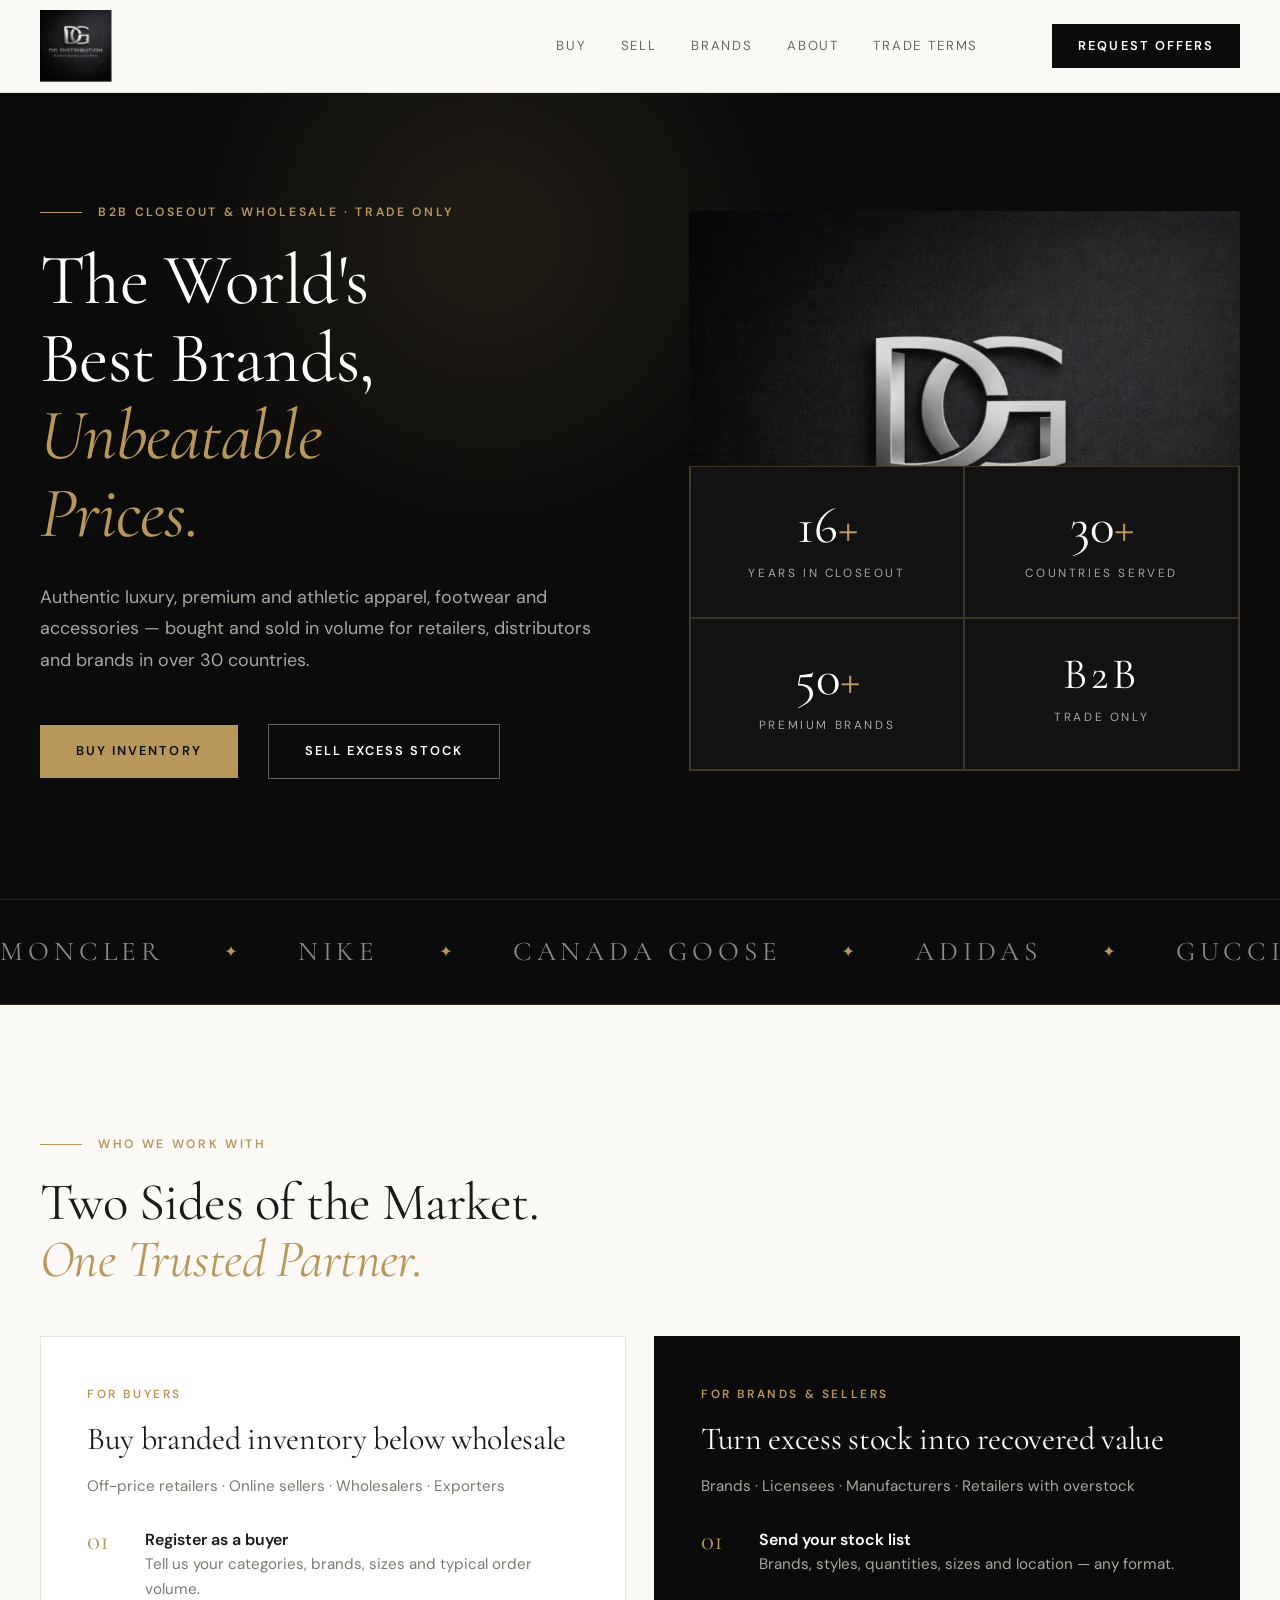
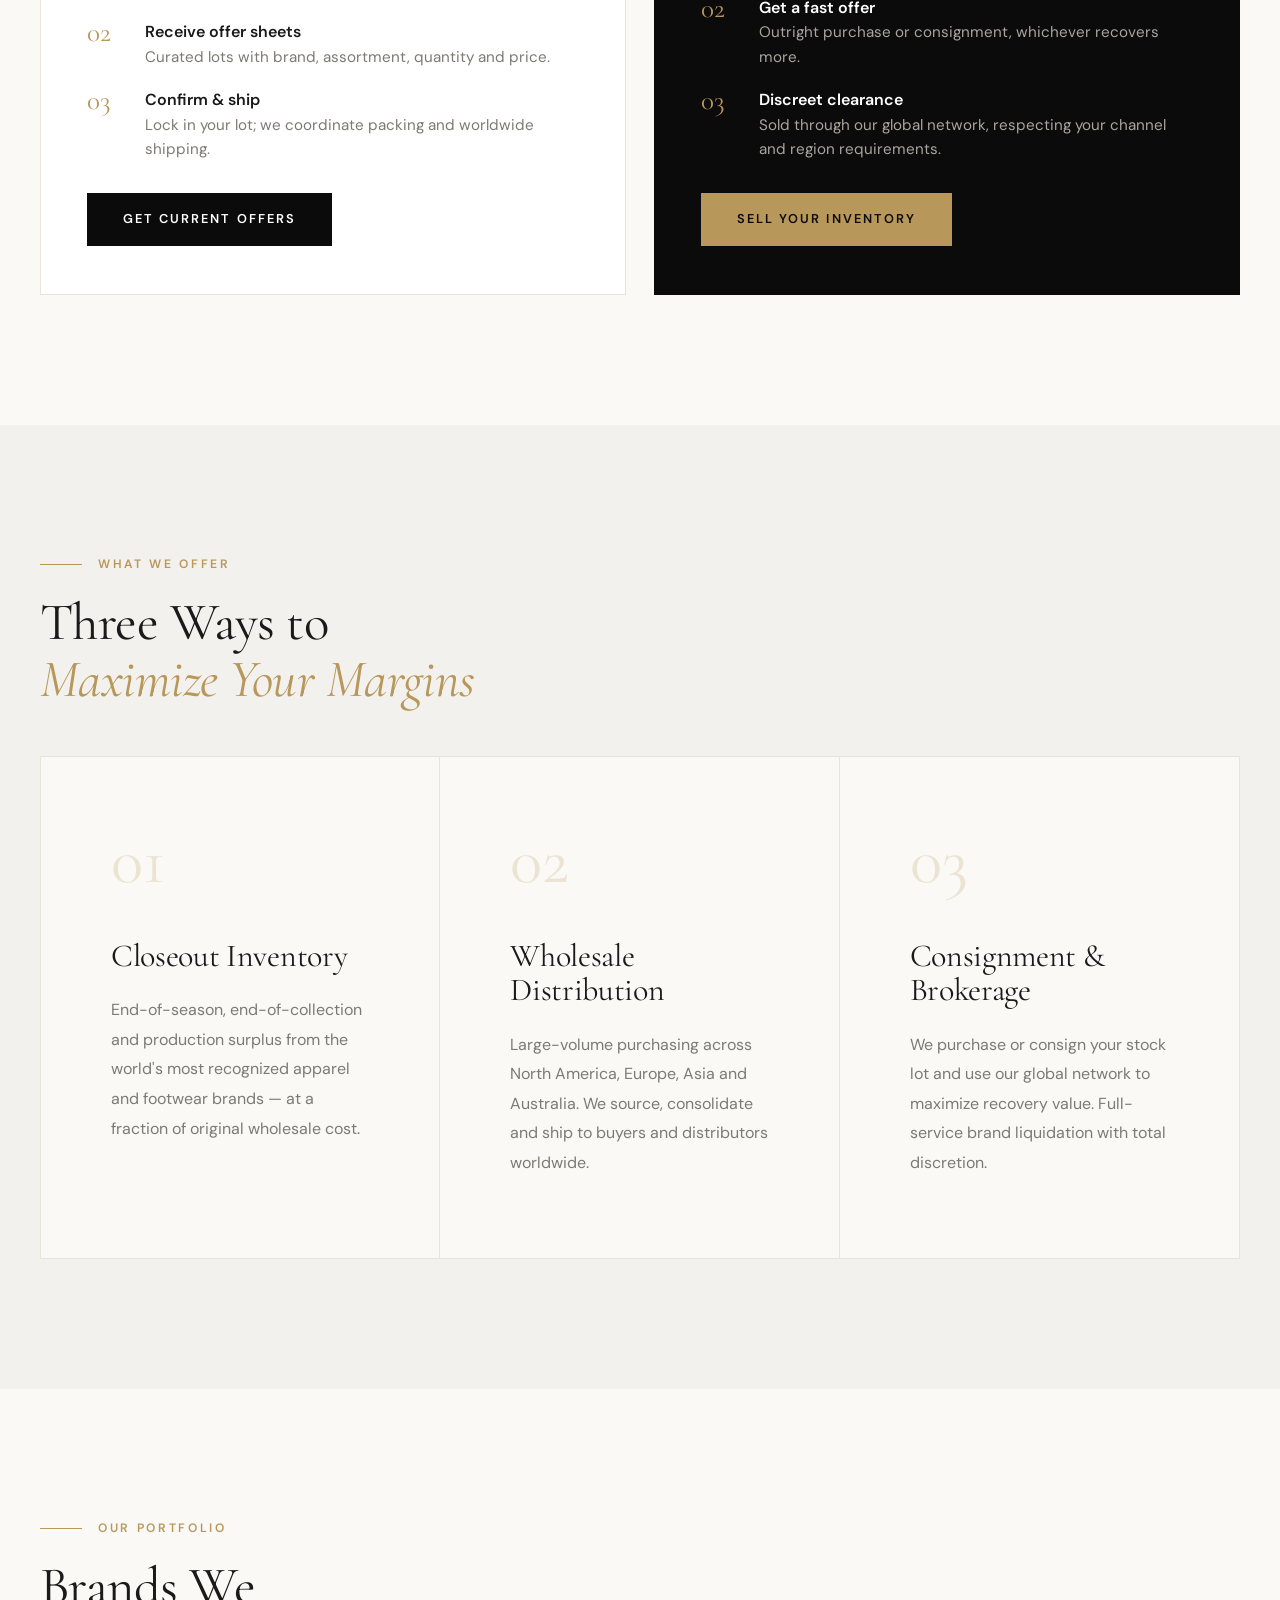
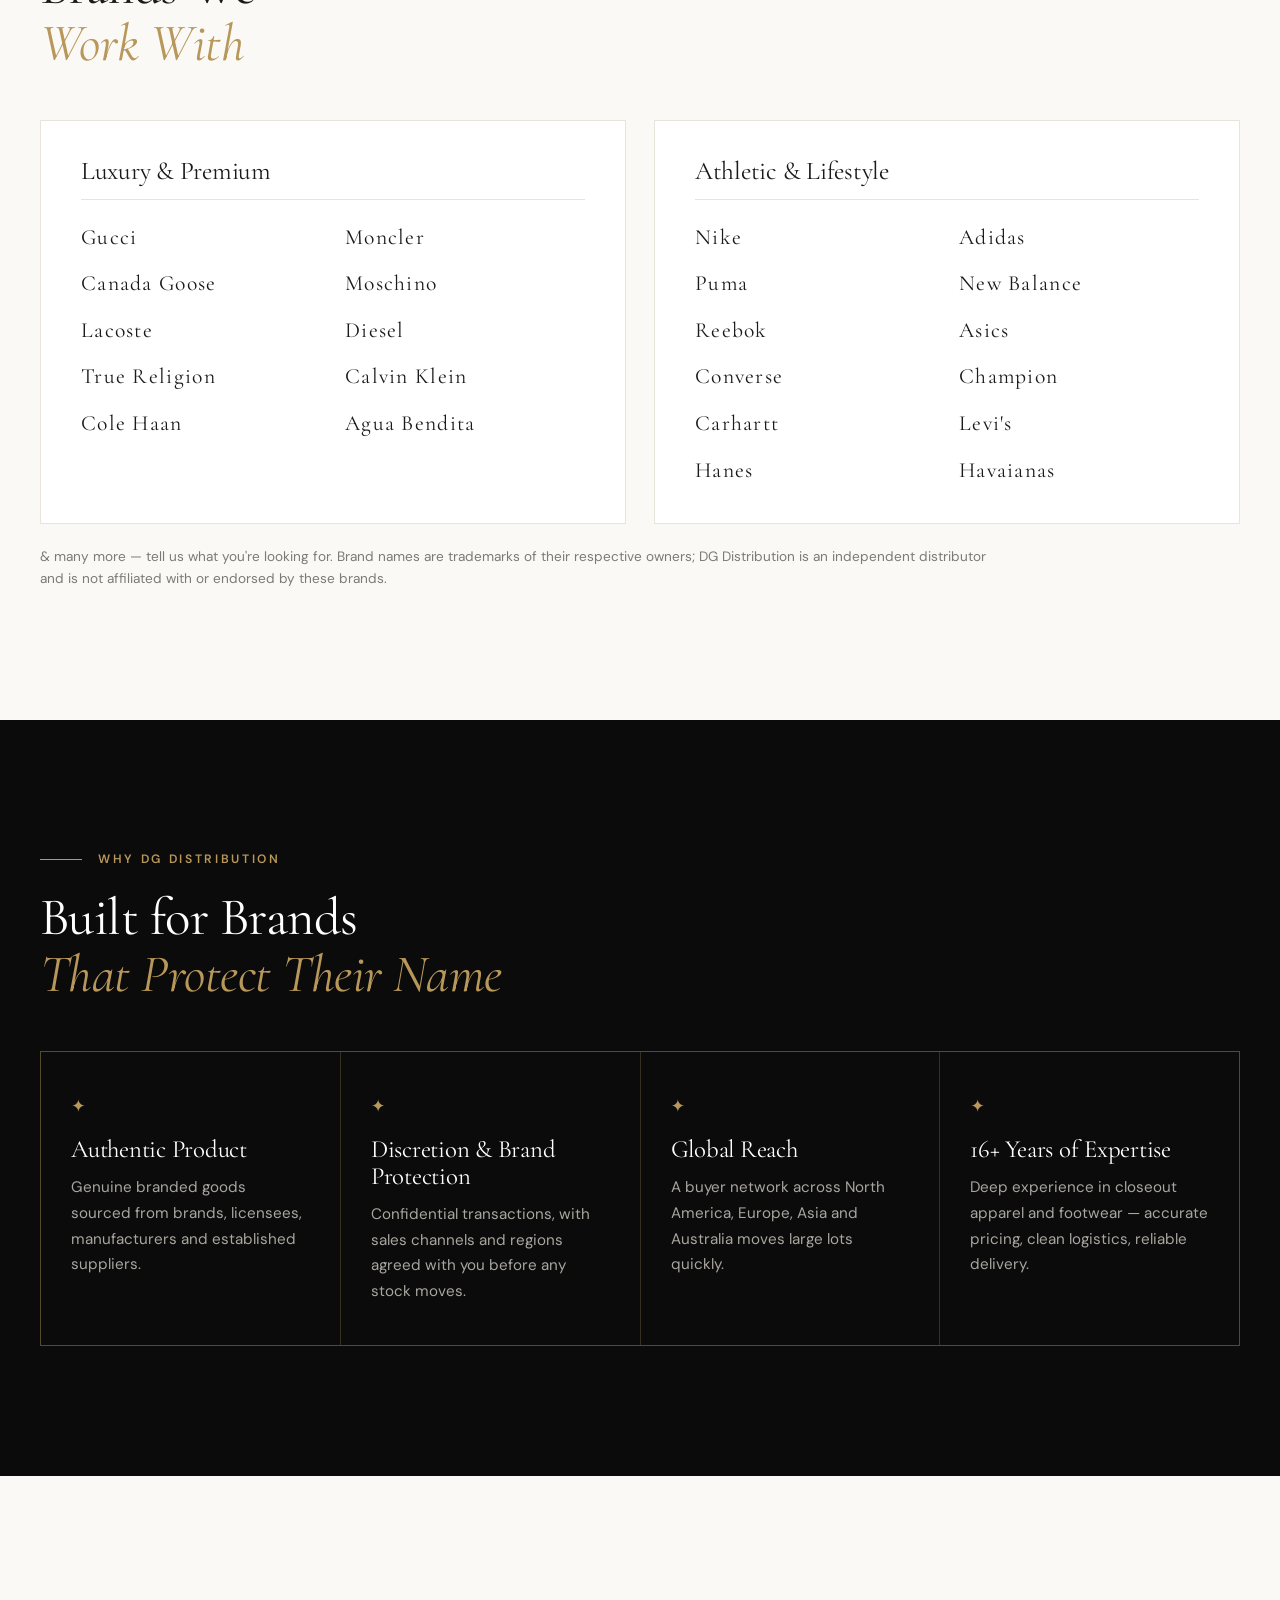
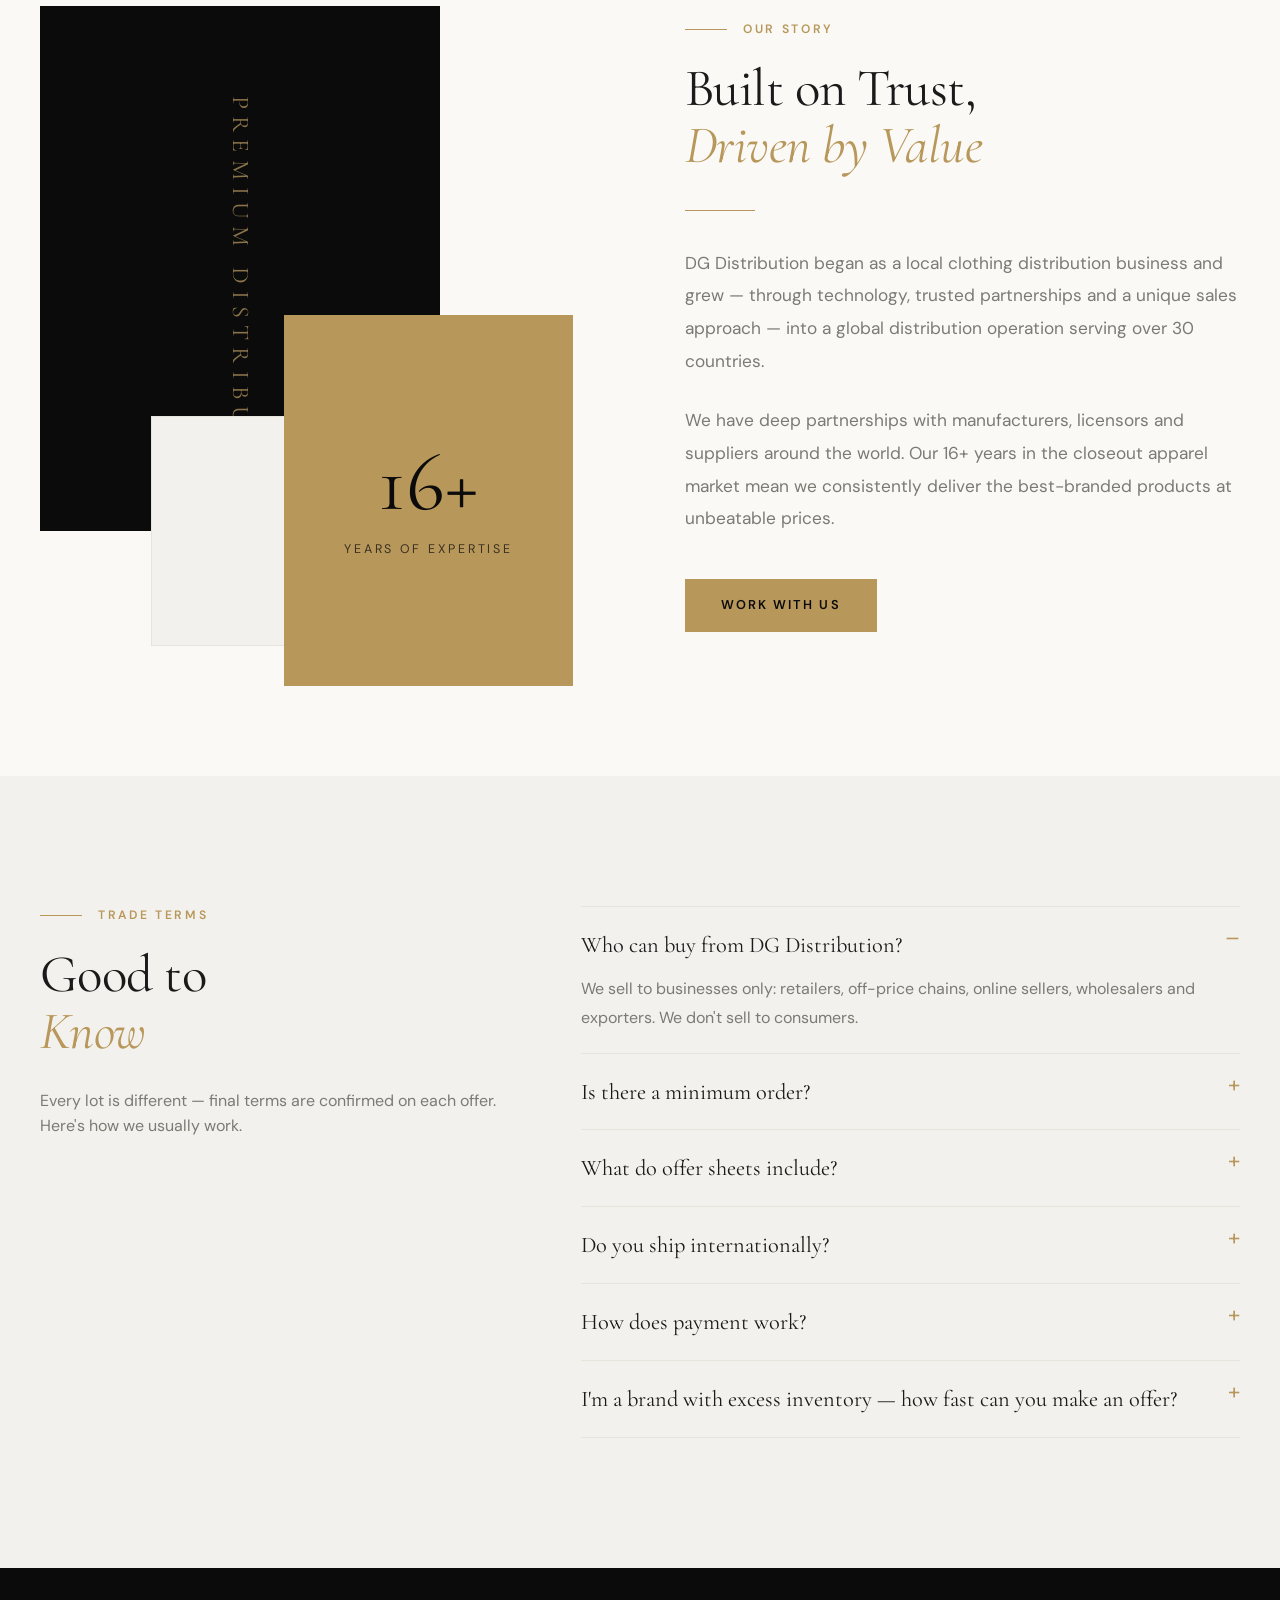
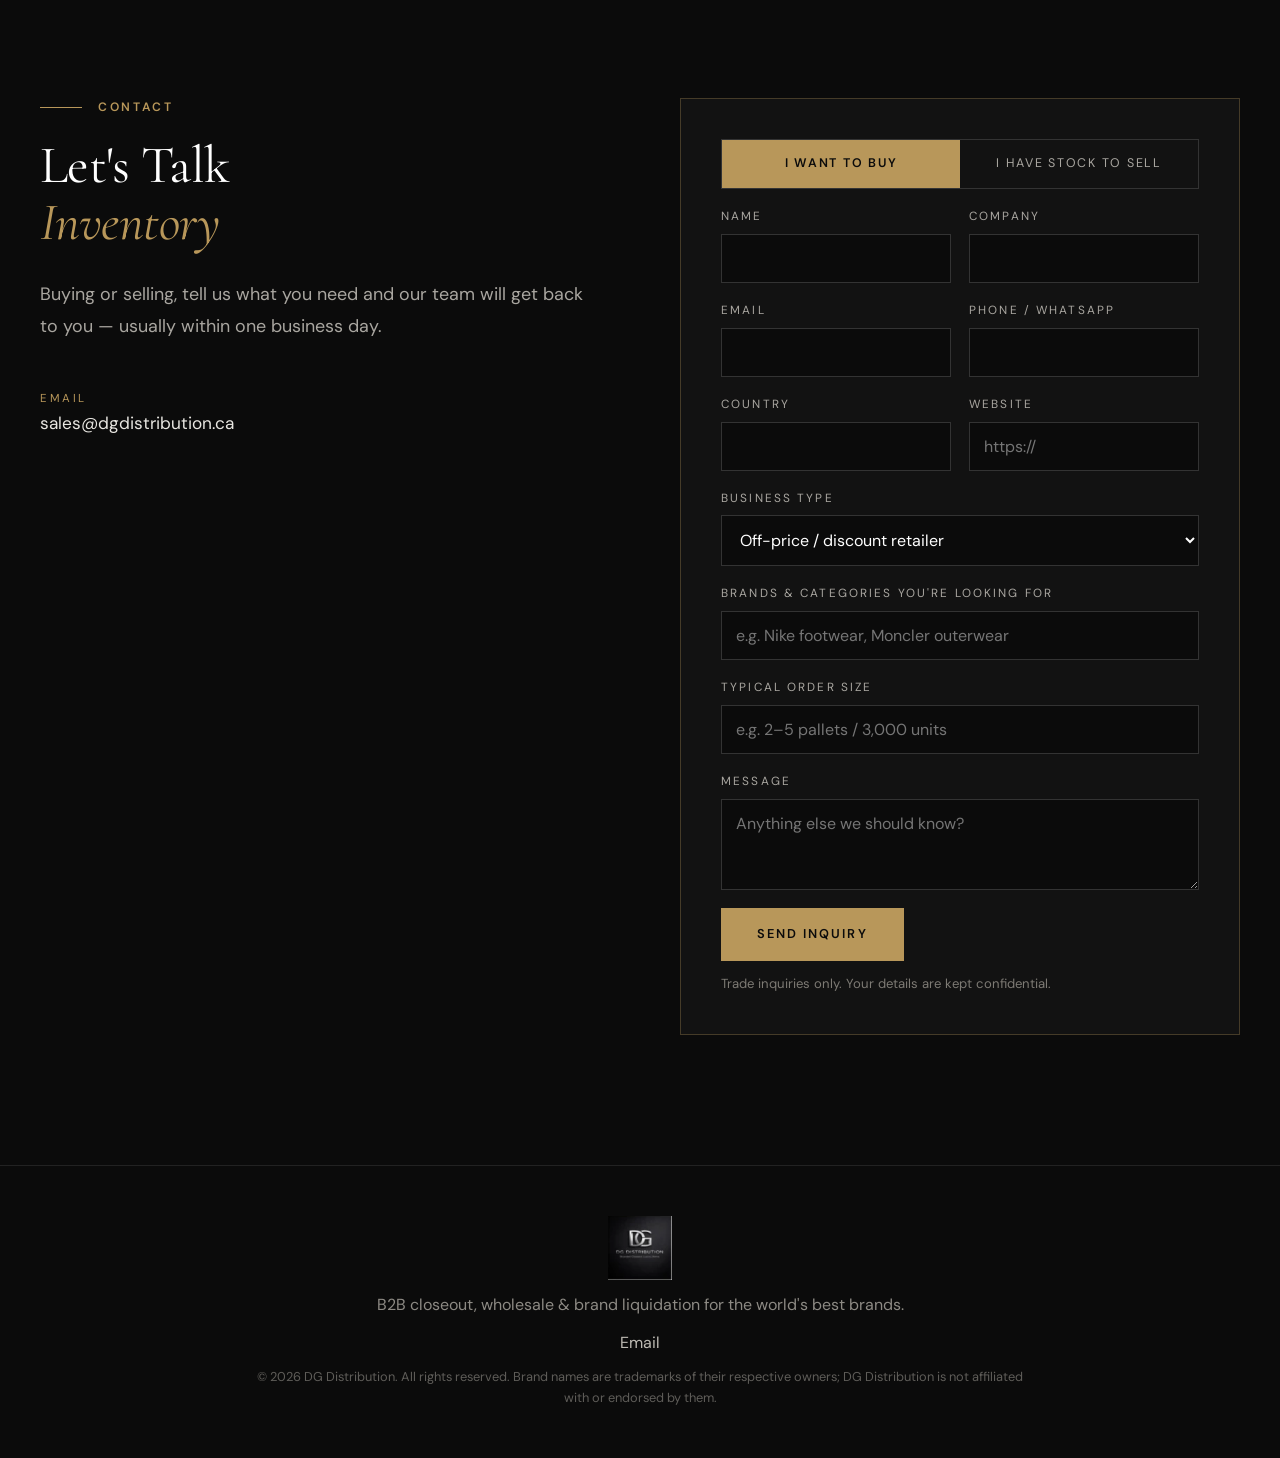
==== preview/index.html @ 6fbdd8d8 "Preview of the B2B redesign at /preview/ Clear buyer and seller paths (how it works in 3 steps each)" ====
<!doctype html>
<html lang="en">
<head>
  <meta charset="utf-8">
  <meta name="viewport" content="width=device-width, initial-scale=1, viewport-fit=cover">
  <title>DG Distribution | B2B Closeout &amp; Wholesale for Luxury and Athletic Brands</title>
  <meta name="description" content="DG Distribution buys and sells authentic branded closeout and wholesale inventory — luxury, premium and athletic apparel, footwear and accessories. Trade only. 16+ years, 30+ countries.">
  <meta name="robots" content="noindex">
  <meta property="og:title" content="DG Distribution — The World's Best Brands, Unbeatable Prices.">
  <meta property="og:description" content="B2B closeout, wholesale distribution and brand liquidation for luxury and athletic brands.">
  <meta property="og:image" content="../img/dg-emblem.jpg">
  <meta name="theme-color" content="#0b0b0b">
  <link rel="icon" type="image/png" href="../img/logo.png">
  <link rel="preconnect" href="https://fonts.googleapis.com">
  <link rel="preconnect" href="https://fonts.gstatic.com" crossorigin>
  <link rel="stylesheet" href="https://fonts.googleapis.com/css2?family=Cormorant+Garamond:ital,wght@0,400;0,500;0,600;1,400;1,500&family=DM+Sans:wght@400;500;600&display=swap">
  <link rel="stylesheet" href="styles.css">
  <script src="script.js" defer></script>
</head>
<body>
  <a class="skip" href="#main">Skip to content</a>

  <header class="header" id="top">
    <div class="wrap header-in">
      <a class="logo" href="#top" aria-label="DG Distribution — home"><img src="../img/logo.png" alt="DG Distribution" width="92" height="92"></a>
      <button class="menu-btn" type="button" aria-expanded="false" aria-controls="nav" aria-label="Open menu"><span></span><span></span><span></span></button>
      <nav class="nav" id="nav" aria-label="Main">
        <a href="#buyers">Buy</a>
        <a href="#sellers">Sell</a>
        <a href="#brands">Brands</a>
        <a href="#about">About</a>
        <a href="#terms">Trade Terms</a>
        <a class="btn btn-dark nav-cta" href="#contact" data-role="buyer">Request Offers</a>
      </nav>
    </div>
  </header>

  <main id="main">
    <!-- Hero -->
    <section class="hero">
      <div class="wrap hero-in">
        <div class="hero-copy">
          <p class="eyebrow">B2B Closeout &amp; Wholesale · Trade Only</p>
          <h1>The World's Best Brands, <em>Unbeatable Prices.</em></h1>
          <p class="lead">Authentic luxury, premium and athletic apparel, footwear and accessories — bought and sold in volume for retailers, distributors and brands in over 30 countries.</p>
          <div class="hero-cta">
            <a class="btn btn-gold" href="#contact" data-role="buyer">Buy Inventory</a>
            <a class="btn btn-ghost" href="#contact" data-role="seller">Sell Excess Stock</a>
          </div>
        </div>
        <div class="hero-art">
          <div class="emblem"><img src="../img/dg-emblem.jpg" alt="DG Distribution emblem" width="775" height="359"></div>
          <dl class="stats">
            <div><dt>16<span>+</span></dt><dd>Years in Closeout</dd></div>
            <div><dt>30<span>+</span></dt><dd>Countries Served</dd></div>
            <div><dt>50<span>+</span></dt><dd>Premium Brands</dd></div>
            <div><dt class="dt-text">B2B</dt><dd>Trade Only</dd></div>
          </dl>
        </div>
      </div>
    </section>

    <!-- Brand ticker -->
    <div class="ticker" aria-hidden="true">
      <div class="ticker-track">
        <span>Moncler</span><i>✦</i><span>Nike</span><i>✦</i><span>Canada Goose</span><i>✦</i><span>Adidas</span><i>✦</i><span>Gucci</span><i>✦</i><span>New Balance</span><i>✦</i><span>Lacoste</span><i>✦</i><span>Puma</span><i>✦</i><span>Calvin Klein</span><i>✦</i><span>Asics</span><i>✦</i>
        <span>Moncler</span><i>✦</i><span>Nike</span><i>✦</i><span>Canada Goose</span><i>✦</i><span>Adidas</span><i>✦</i><span>Gucci</span><i>✦</i><span>New Balance</span><i>✦</i><span>Lacoste</span><i>✦</i><span>Puma</span><i>✦</i><span>Calvin Klein</span><i>✦</i><span>Asics</span><i>✦</i>
      </div>
    </div>

    <!-- Two audiences -->
    <section class="section" id="who">
      <div class="wrap">
        <p class="eyebrow">Who We Work With</p>
        <h2>Two Sides of the Market. <em>One Trusted Partner.</em></h2>
        <div class="paths">
          <article class="path reveal" id="buyers">
            <p class="path-tag">For Buyers</p>
            <h3>Buy branded inventory below wholesale</h3>
            <p class="path-who">Off-price retailers · Online sellers · Wholesalers · Exporters</p>
            <ol class="steps">
              <li><strong>Register as a buyer</strong><span>Tell us your categories, brands, sizes and typical order volume.</span></li>
              <li><strong>Receive offer sheets</strong><span>Curated lots with brand, assortment, quantity and price.</span></li>
              <li><strong>Confirm &amp; ship</strong><span>Lock in your lot; we coordinate packing and worldwide shipping.</span></li>
            </ol>
            <a class="btn btn-dark" href="#contact" data-role="buyer">Get Current Offers</a>
          </article>
          <article class="path path-dark reveal" id="sellers">
            <p class="path-tag">For Brands &amp; Sellers</p>
            <h3>Turn excess stock into recovered value</h3>
            <p class="path-who">Brands · Licensees · Manufacturers · Retailers with overstock</p>
            <ol class="steps">
              <li><strong>Send your stock list</strong><span>Brands, styles, quantities, sizes and location — any format.</span></li>
              <li><strong>Get a fast offer</strong><span>Outright purchase or consignment, whichever recovers more.</span></li>
              <li><strong>Discreet clearance</strong><span>Sold through our global network, respecting your channel and region requirements.</span></li>
            </ol>
            <a class="btn btn-gold" href="#contact" data-role="seller">Sell Your Inventory</a>
          </article>
        </div>
      </div>
    </section>

    <!-- Services -->
    <section class="section section-alt" id="services">
      <div class="wrap">
        <p class="eyebrow">What We Offer</p>
        <h2>Three Ways to <em>Maximize Your Margins</em></h2>
        <div class="services">
          <article class="service reveal">
            <span class="num">01</span>
            <h3>Closeout Inventory</h3>
            <p>End-of-season, end-of-collection and production surplus from the world's most recognized apparel and footwear brands — at a fraction of original wholesale cost.</p>
          </article>
          <article class="service reveal">
            <span class="num">02</span>
            <h3>Wholesale Distribution</h3>
            <p>Large-volume purchasing across North America, Europe, Asia and Australia. We source, consolidate and ship to buyers and distributors worldwide.</p>
          </article>
          <article class="service reveal">
            <span class="num">03</span>
            <h3>Consignment &amp; Brokerage</h3>
            <p>We purchase or consign your stock lot and use our global network to maximize recovery value. Full-service brand liquidation with total discretion.</p>
          </article>
        </div>
      </div>
    </section>

    <!-- Brands -->
    <section class="section" id="brands">
      <div class="wrap">
        <p class="eyebrow">Our Portfolio</p>
        <h2>Brands We <em>Work With</em></h2>
        <div class="brand-groups">
          <div class="brand-group reveal">
            <h3>Luxury &amp; Premium</h3>
            <ul>
              <li>Gucci</li><li>Moncler</li><li>Canada Goose</li><li>Moschino</li><li>Lacoste</li><li>Diesel</li><li>True Religion</li><li>Calvin Klein</li><li>Cole Haan</li><li>Agua Bendita</li>
            </ul>
          </div>
          <div class="brand-group reveal">
            <h3>Athletic &amp; Lifestyle</h3>
            <ul>
              <li>Nike</li><li>Adidas</li><li>Puma</li><li>New Balance</li><li>Reebok</li><li>Asics</li><li>Converse</li><li>Champion</li><li>Carhartt</li><li>Levi's</li><li>Hanes</li><li>Havaianas</li>
            </ul>
          </div>
        </div>
        <p class="brand-note">&amp; many more — tell us what you're looking for. Brand names are trademarks of their respective owners; DG Distribution is an independent distributor and is not affiliated with or endorsed by these brands.</p>
      </div>
    </section>

    <!-- Why DG -->
    <section class="section section-dark" id="why">
      <div class="wrap">
        <p class="eyebrow">Why DG Distribution</p>
        <h2>Built for Brands <em>That Protect Their Name</em></h2>
        <div class="why">
          <div class="why-item reveal">
            <span class="why-icon" aria-hidden="true">✦</span>
            <h3>Authentic Product</h3>
            <p>Genuine branded goods sourced from brands, licensees, manufacturers and established suppliers.</p>
          </div>
          <div class="why-item reveal">
            <span class="why-icon" aria-hidden="true">✦</span>
            <h3>Discretion &amp; Brand Protection</h3>
            <p>Confidential transactions, with sales channels and regions agreed with you before any stock moves.</p>
          </div>
          <div class="why-item reveal">
            <span class="why-icon" aria-hidden="true">✦</span>
            <h3>Global Reach</h3>
            <p>A buyer network across North America, Europe, Asia and Australia moves large lots quickly.</p>
          </div>
          <div class="why-item reveal">
            <span class="why-icon" aria-hidden="true">✦</span>
            <h3>16+ Years of Expertise</h3>
            <p>Deep experience in closeout apparel and footwear — accurate pricing, clean logistics, reliable delivery.</p>
          </div>
        </div>
      </div>
    </section>

    <!-- About -->
    <section class="section" id="about">
      <div class="wrap about">
        <div class="about-art reveal" aria-hidden="true">
          <div class="art-black"><span>Premium Distribution</span></div>
          <div class="art-light"></div>
          <div class="art-gold"><strong>16+</strong><span>Years of Expertise</span></div>
        </div>
        <div class="about-copy">
          <p class="eyebrow">Our Story</p>
          <h2>Built on Trust, <em>Driven by Value</em></h2>
          <hr class="rule">
          <p>DG Distribution began as a local clothing distribution business and grew — through technology, trusted partnerships and a unique sales approach — into a global distribution operation serving over 30 countries.</p>
          <p>We have deep partnerships with manufacturers, licensors and suppliers around the world. Our 16+ years in the closeout apparel market mean we consistently deliver the best-branded products at unbeatable prices.</p>
          <a class="btn btn-gold" href="#contact" data-role="buyer">Work With Us</a>
        </div>
      </div>
    </section>

    <!-- Trade terms -->
    <section class="section section-alt" id="terms">
      <div class="wrap terms">
        <div>
          <p class="eyebrow">Trade Terms</p>
          <h2>Good to <em>Know</em></h2>
          <p class="terms-intro">Every lot is different — final terms are confirmed on each offer. Here's how we usually work.</p>
        </div>
        <div class="faq">
          <details open>
            <summary>Who can buy from DG Distribution?</summary>
            <p>We sell to businesses only: retailers, off-price chains, online sellers, wholesalers and exporters. We don't sell to consumers.</p>
          </details>
          <details>
            <summary>Is there a minimum order?</summary>
            <p>Minimums depend on the lot. Most offers are sold by the case or by the pallet. Tell us your typical order size and we'll match offers to it.</p>
          </details>
          <details>
            <summary>What do offer sheets include?</summary>
            <p>Brand, product type, assortment and size breakdown, quantities, condition, location and price — with photos where available.</p>
          </details>
          <details>
            <summary>Do you ship internationally?</summary>
            <p>Yes. We ship worldwide; shipping terms (pick-up, FOB or delivered) are quoted with each lot.</p>
          </details>
          <details>
            <summary>How does payment work?</summary>
            <p>Payment is by bank wire transfer. Terms are confirmed on each order before shipping.</p>
          </details>
          <details>
            <summary>I'm a brand with excess inventory — how fast can you make an offer?</summary>
            <p>Send us your stock list and we'll come back quickly with an outright purchase or consignment proposal. All conversations are confidential.</p>
          </details>
        </div>
      </div>
    </section>

    <!-- Contact -->
    <section class="section section-dark" id="contact">
      <div class="wrap contact">
        <div class="contact-copy">
          <p class="eyebrow">Contact</p>
          <h2>Let's Talk <em>Inventory</em></h2>
          <p class="lead">Buying or selling, tell us what you need and our team will get back to you — usually within one business day.</p>
          <ul class="contact-list" id="contact-list"></ul>
        </div>
        <form class="inquiry" id="inquiry" novalidate>
          <div class="role-switch" role="radiogroup" aria-label="I want to">
            <label><input type="radio" name="role" value="buyer" checked><span>I want to buy</span></label>
            <label><input type="radio" name="role" value="seller"><span>I have stock to sell</span></label>
          </div>
          <div class="row">
            <label>Name<input name="name" required autocomplete="name"></label>
            <label>Company<input name="company" required autocomplete="organization"></label>
          </div>
          <div class="row">
            <label>Email<input name="email" type="email" required autocomplete="email"></label>
            <label>Phone / WhatsApp<input name="phone" type="tel" autocomplete="tel"></label>
          </div>
          <div class="row">
            <label>Country<input name="country" autocomplete="country-name"></label>
            <label>Website<input name="website" type="url" placeholder="https://" autocomplete="url"></label>
          </div>
          <label data-for="buyer">Business type
            <select name="business_type">
              <option>Off-price / discount retailer</option>
              <option>Online seller / marketplace</option>
              <option>Wholesaler / distributor</option>
              <option>Exporter</option>
              <option>Other</option>
            </select>
          </label>
          <label><span data-for="buyer">Brands &amp; categories you're looking for</span><span data-for="seller" hidden>Brands &amp; categories you have</span>
            <input name="brands" placeholder="e.g. Nike footwear, Moncler outerwear">
          </label>
          <label><span data-for="buyer">Typical order size</span><span data-for="seller" hidden>Approximate quantity &amp; stock location</span>
            <input name="volume" placeholder="e.g. 2–5 pallets / 3,000 units">
          </label>
          <label>Message<textarea name="message" rows="3" placeholder="Anything else we should know?"></textarea></label>
          <input type="text" name="_honey" class="hp" tabindex="-1" autocomplete="off" aria-hidden="true">
          <p class="form-msg" role="status" aria-live="polite" hidden></p>
          <button class="btn btn-gold" type="submit">Send Inquiry</button>
          <p class="fine">Trade inquiries only. Your details are kept confidential.</p>
        </form>
      </div>
    </section>
  </main>

  <footer class="footer">
    <div class="wrap footer-in">
      <img src="../img/logo.png" alt="DG Distribution" width="64" height="64">
      <p>B2B closeout, wholesale &amp; brand liquidation for the world's best brands.</p>
      <p class="footer-links" id="footer-links"></p>
      <p class="copy">© <span data-year></span> DG Distribution. All rights reserved. Brand names are trademarks of their respective owners; DG Distribution is not affiliated with or endorsed by them.</p>
    </div>
  </footer>

  <a class="sticky-cta" href="#contact" data-role="buyer">Request Offers</a>
</body>
</html>
---- preview/styles.css ----
:root {
  --black: #0b0b0b;
  --black-2: #161616;
  --gold: #b8975a;
  --gold-soft: #c9ab72;
  --cream: #faf9f6;
  --stone: #f3f1ed;
  --line: #e8e4dc;
  --ink: #1a1a1a;
  --muted: #7d7a74;
  --serif: 'Cormorant Garamond', Georgia, serif;
  --sans: 'DM Sans', system-ui, -apple-system, sans-serif;
}

* { box-sizing: border-box; }
html { scroll-behavior: smooth; scroll-padding-top: 96px; }
body { margin: 0; font-family: var(--sans); color: var(--ink); background: var(--cream); line-height: 1.6; -webkit-font-smoothing: antialiased; }
img { max-width: 100%; display: block; }
a { color: inherit; }
.wrap { width: min(1200px, calc(100% - 40px)); margin: 0 auto; }
.skip { position: absolute; left: -9999px; }
.skip:focus { left: 16px; top: 16px; background: #fff; padding: 8px 14px; z-index: 100; }

h1, h2, h3 { font-family: var(--serif); font-weight: 400; line-height: 1.08; margin: 0; letter-spacing: -.01em; }
h1 em, h2 em { color: var(--gold); font-style: italic; }
h2 { font-size: clamp(2.1rem, 4.2vw, 3.3rem); margin-bottom: 48px; }
h2 em { display: block; }
.eyebrow { display: flex; align-items: center; gap: 16px; margin: 0 0 20px; font-size: .76rem; font-weight: 600; letter-spacing: .22em; text-transform: uppercase; color: var(--gold); }
.eyebrow::before { content: ''; width: 42px; height: 1px; background: currentColor; }

/* Buttons */
.btn { display: inline-block; font: 600 .8rem/1 var(--sans); letter-spacing: .16em; text-transform: uppercase; text-decoration: none; padding: 20px 36px; border: 0; cursor: pointer; transition: background .2s, color .2s; }
.btn-dark { background: var(--black); color: #fff; }
.btn-dark:hover { background: #2a2a2a; }
.btn-gold { background: var(--gold); color: var(--black); }
.btn-gold:hover { background: var(--gold-soft); }
.link-arrow { font-size: .82rem; letter-spacing: .2em; text-transform: uppercase; color: #bdbdbd; text-decoration: none; }
.link-arrow:hover { color: #fff; }

/* Header */
.header { position: sticky; top: 0; z-index: 50; background: rgba(250, 249, 246, .94); backdrop-filter: blur(8px); border-bottom: 1px solid var(--line); }
.header-in { display: flex; align-items: center; justify-content: space-between; height: 92px; gap: 24px; }
.logo img { width: 72px; height: 72px; }
.nav { display: flex; align-items: center; gap: 34px; }
.nav a:not(.btn) { font-size: .82rem; letter-spacing: .14em; text-transform: uppercase; text-decoration: none; color: #6b6964; }
.nav a:not(.btn):hover { color: var(--black); }
.nav-cta { margin-left: 40px; padding: 16px 26px; }
.menu-btn { display: none; background: none; border: 0; width: 44px; height: 44px; padding: 10px; cursor: pointer; }
.menu-btn span { display: block; height: 2px; background: var(--black); margin: 5px 0; }

/* Hero */
.hero { background: radial-gradient(circle at 38% 18%, rgba(184, 151, 90, .12), transparent 32%), var(--black); color: #fff; padding: 110px 0 120px; overflow: hidden; }
.hero-in { display: grid; grid-template-columns: 1.05fr 1fr; gap: 70px; align-items: center; }
.hero h1 { font-size: clamp(2.6rem, 5.6vw, 5rem); margin-bottom: 30px; max-width: 11ch; }
.hero h1 em { display: block; }
.lead { font-size: 1.12rem; color: #a9a6a0; max-width: 34em; margin: 0 0 48px; line-height: 1.75; }
.hero-cta { display: flex; align-items: center; gap: 30px; flex-wrap: wrap; }
.hero-art { position: relative; }
.emblem { background: #1b1b1b; aspect-ratio: 775 / 359; overflow: hidden; }
.emblem img { width: 100%; height: 100%; object-fit: cover; object-position: top; }
.stats { display: grid; grid-template-columns: 1fr 1fr; margin: -2px 0 0; border: 1px solid rgba(184, 151, 90, .35); }
.stats div { padding: 34px 16px; text-align: center; border: 1px solid rgba(184, 151, 90, .25); background: #121212; }
.stats dt { font-family: var(--serif); font-size: clamp(2.4rem, 4vw, 3.4rem); line-height: 1; }
.stats dt span { color: var(--gold); }
.stats dd { margin: 12px 0 0; font-size: .74rem; letter-spacing: .22em; text-transform: uppercase; color: #a9a6a0; }

/* Ticker */
.ticker { background: var(--black); border-top: 1px solid #2a2618; border-bottom: 1px solid #2a2618; overflow: hidden; padding: 30px 0; }
.ticker-track { display: flex; gap: 60px; width: max-content; animation: ticker 40s linear infinite; align-items: center; }
.ticker span { font-family: var(--serif); font-size: 1.7rem; letter-spacing: .18em; text-transform: uppercase; color: #8d8a84; white-space: nowrap; }
.ticker i { color: var(--gold); font-style: normal; font-size: 1rem; }
@keyframes ticker { to { transform: translateX(-50%); } }
@media (prefers-reduced-motion: reduce) { .ticker-track { animation: none; } }

/* Sections */
.section { padding: 130px 0; }
.section-alt { background: var(--stone); }
.section-dark { background: var(--black); color: #fff; }

.services { display: grid; grid-template-columns: repeat(3, 1fr); border: 1px solid var(--line); }
.service { padding: 70px 70px 80px; border-right: 1px solid var(--line); background: var(--cream); transition: background .25s; }
.service:last-child { border-right: 0; }
.service:hover { background: var(--stone); }
.num { display: block; font-family: var(--serif); font-size: 4.2rem; line-height: 1; color: #ece4d3; margin-bottom: 44px; }
.service h3 { font-size: 2rem; margin-bottom: 22px; }
.service p { color: var(--muted); margin: 0; line-height: 1.85; }

.brand-grid { list-style: none; margin: 0; padding: 0; display: flex; flex-wrap: wrap; border-left: 1px solid var(--line); border-top: 1px solid var(--line); }
.brand-grid li { font-family: var(--serif); font-size: 1.6rem; letter-spacing: .12em; padding: 26px 56px; background: var(--cream); border-right: 1px solid var(--line); border-bottom: 1px solid var(--line); transition: color .2s, background .2s; }
.brand-grid li:hover { background: #fff; color: var(--gold); }
.brand-grid .more { color: var(--muted); }

.about { display: grid; grid-template-columns: 1fr 1fr; gap: 90px; align-items: center; }
.about-art { position: relative; min-height: 640px; }
.art-black { position: absolute; left: 0; top: 0; width: 72%; height: 82%; background: var(--black); display: flex; justify-content: center; padding-top: 90px; }
.art-black span { writing-mode: vertical-rl; font-family: var(--serif); font-size: 1.5rem; letter-spacing: .3em; text-transform: uppercase; color: #8a744a; }
.art-light { position: absolute; left: 20%; bottom: 0; width: 30%; height: 36%; background: var(--stone); border: 1px solid var(--line); }
.art-gold { position: absolute; left: 44%; bottom: -40px; width: 52%; height: 58%; background: var(--gold); display: flex; flex-direction: column; align-items: center; justify-content: center; }
.art-gold strong { font-family: var(--serif); font-weight: 400; font-size: 5.2rem; line-height: 1; color: var(--black); }
.art-gold span { margin-top: 16px; font-size: .78rem; letter-spacing: .22em; text-transform: uppercase; color: #3a3122; }
.about-copy h2 { margin-bottom: 36px; }
.rule { width: 70px; border: 0; border-top: 1px solid var(--gold); margin: 0 0 36px; }
.about-copy p { color: var(--muted); font-size: 1.08rem; line-height: 1.9; margin: 0 0 26px; }
.about-copy .btn { margin-top: 18px; }

/* Contact */
.contact { display: grid; grid-template-columns: 1fr 1fr; gap: 80px; align-items: start; }
.contact h2 { margin-bottom: 28px; }
.contact-list { list-style: none; padding: 0; margin: 0; display: grid; gap: 18px; }
.contact-list li { display: grid; gap: 2px; }
.contact-list small { font-size: .72rem; letter-spacing: .22em; text-transform: uppercase; color: var(--gold); }
.contact-list a, .contact-list span { color: #e8e6e1; font-size: 1.08rem; text-decoration: none; }
.contact-list a:hover { color: var(--gold-soft); }
.inquiry { background: #121212; border: 1px solid rgba(184, 151, 90, .3); padding: 40px; display: grid; gap: 18px; }
.inquiry .row { display: grid; grid-template-columns: 1fr 1fr; gap: 18px; }
.inquiry label { display: grid; gap: 8px; font-size: .74rem; letter-spacing: .18em; text-transform: uppercase; color: #a9a6a0; }
.inquiry input, .inquiry select, .inquiry textarea { font: 400 1rem var(--sans); letter-spacing: 0; text-transform: none; color: #fff; background: #0b0b0b; border: 1px solid #333; padding: 13px 14px; border-radius: 0; width: 100%; }
.inquiry input:focus, .inquiry select:focus, .inquiry textarea:focus { outline: none; border-color: var(--gold); }
.inquiry .btn { justify-self: start; }
.form-error { margin: 0; color: #e6a07a; font-size: .92rem; }
.fine { margin: -6px 0 0; font-size: .82rem; color: #7d7a74; }

/* Footer */
.footer { background: var(--black); color: #8d8a84; border-top: 1px solid #222; padding: 50px 0; }
.footer-in { display: grid; justify-items: center; text-align: center; gap: 12px; }
.footer p { margin: 0; }
.footer .copy { font-size: .8rem; color: #5f5d59; max-width: 60em; }

/* Reveal on scroll */
.reveal { opacity: 0; transform: translateY(18px); transition: opacity .7s ease, transform .7s ease; }
.reveal.in { opacity: 1; transform: none; }
@media (prefers-reduced-motion: reduce) { .reveal { opacity: 1; transform: none; transition: none; } }

/* Responsive */
@media (max-width: 1080px) {
  .nav-cta { margin-left: 20px; }
  .nav { gap: 28px; }
  .service { padding: 50px 40px 60px; }
  .brand-grid li { padding: 22px 36px; }
}
@media (max-width: 900px) {
  .menu-btn { display: block; }
  .nav { position: absolute; top: 92px; left: 0; right: 0; background: var(--cream); border-bottom: 1px solid var(--line); flex-direction: column; align-items: stretch; gap: 0; padding: 10px 20px 20px; display: none; }
  .nav.open { display: flex; }
  .nav a:not(.btn) { padding: 14px 0; border-bottom: 1px solid var(--line); }
  .nav-cta { margin: 16px 0 0; text-align: center; }
  .hero { padding: 70px 0 80px; }
  .hero-in, .about, .contact { grid-template-columns: 1fr; gap: 50px; }
  .services { grid-template-columns: 1fr; }
  .service { border-right: 0; border-bottom: 1px solid var(--line); }
  .service:last-child { border-bottom: 0; }
  .section { padding: 90px 0; }
  .about-art { min-height: 460px; margin-bottom: 40px; }
}
@media (max-width: 560px) {
  .header-in { height: 76px; }
  .logo img { width: 56px; height: 56px; }
  .nav { top: 76px; }
  h2 { margin-bottom: 34px; }
  .stats div { padding: 24px 10px; }
  .brand-grid li { font-size: 1.25rem; padding: 18px 22px; flex: 1 1 auto; text-align: center; }
  .inquiry { padding: 24px 18px; }
  .inquiry .row { grid-template-columns: 1fr; }
  .art-gold strong { font-size: 3.8rem; }
  .ticker span { font-size: 1.3rem; }
}

/* ---------- Redesign additions ---------- */
.btn-ghost { background: transparent; color: #fff; border: 1px solid rgba(255,255,255,.35); }
.btn-ghost:hover { border-color: var(--gold); color: var(--gold-soft); }
.stats .dt-text { font-size: clamp(2rem, 3.4vw, 2.8rem); letter-spacing: .08em; }

/* Two audiences */
.paths { display: grid; grid-template-columns: 1fr 1fr; gap: 28px; }
.path { border: 1px solid var(--line); background: #fff; padding: 48px 46px; display: flex; flex-direction: column; gap: 18px; scroll-margin-top: 110px; }
.path-dark { background: var(--black); color: #fff; border-color: var(--black); }
.path-tag { margin: 0; font-size: .74rem; font-weight: 600; letter-spacing: .22em; text-transform: uppercase; color: var(--gold); }
.path h3 { font-size: 2rem; }
.path-who { margin: 0; color: var(--muted); font-size: .95rem; }
.path-dark .path-who { color: #a9a6a0; }
.steps { list-style: none; counter-reset: step; margin: 10px 0 14px; padding: 0; display: grid; gap: 18px; flex: 1; }
.steps li { counter-increment: step; display: grid; grid-template-columns: 44px 1fr; column-gap: 14px; }
.steps li::before { content: counter(step, decimal-leading-zero); grid-row: span 2; font-family: var(--serif); font-size: 1.7rem; line-height: 1; color: var(--gold); }
.steps strong { font-weight: 600; }
.steps span { color: var(--muted); font-size: .95rem; line-height: 1.6; }
.path-dark .steps span { color: #a9a6a0; }
.path .btn { align-self: flex-start; }

/* Brands in two groups */
.brand-groups { display: grid; grid-template-columns: 1fr 1fr; gap: 28px; }
.brand-group { border: 1px solid var(--line); background: #fff; padding: 36px 40px; }
.brand-group h3 { font-size: 1.6rem; margin-bottom: 20px; padding-bottom: 14px; border-bottom: 1px solid var(--line); }
.brand-group ul { list-style: none; margin: 0; padding: 0; display: grid; grid-template-columns: repeat(2, 1fr); gap: 12px 24px; }
.brand-group li { font-family: var(--serif); font-size: 1.35rem; letter-spacing: .06em; color: var(--ink); }
.brand-note { margin: 22px 0 0; font-size: .85rem; color: var(--muted); max-width: 70em; }

/* Why DG */
.why { display: grid; grid-template-columns: repeat(4, 1fr); gap: 1px; background: rgba(184,151,90,.25); border: 1px solid rgba(184,151,90,.25); }
.why-item { background: var(--black); padding: 40px 30px; }
.why-icon { color: var(--gold); font-size: 1.1rem; }
.why-item h3 { font-size: 1.55rem; margin: 16px 0 12px; color: #fff; }
.why-item p { margin: 0; color: #a9a6a0; font-size: .95rem; line-height: 1.7; }

/* Trade terms */
.terms { display: grid; grid-template-columns: 1fr 1.4fr; gap: 70px; align-items: start; }
.terms-intro { color: var(--muted); margin: -20px 0 0; }
.faq details { border-bottom: 1px solid var(--line); padding: 20px 0; }
.faq details:first-child { border-top: 1px solid var(--line); }
.faq summary { cursor: pointer; list-style: none; font-family: var(--serif); font-size: 1.4rem; display: flex; justify-content: space-between; gap: 20px; }
.faq summary::-webkit-details-marker { display: none; }
.faq summary::after { content: '+'; color: var(--gold); font-family: var(--sans); font-size: 1.4rem; line-height: 1; }
.faq details[open] summary::after { content: '–'; }
.faq p { margin: 12px 0 0; color: var(--muted); line-height: 1.8; }

/* Inquiry form */
.role-switch { display: grid; grid-template-columns: 1fr 1fr; border: 1px solid #333; }
.role-switch label { display: block; cursor: pointer; position: relative; }
.role-switch input { position: absolute; inset: 0; width: 1px !important; height: 1px; padding: 0 !important; border: 0 !important; opacity: 0; pointer-events: none; }
.role-switch span { display: block; text-align: center; padding: 14px 10px; font-size: .78rem; letter-spacing: .14em; text-transform: uppercase; color: #a9a6a0; }
.role-switch input:checked + span { background: var(--gold); color: var(--black); font-weight: 600; }
.role-switch input:focus-visible + span { outline: 2px solid var(--gold-soft); outline-offset: -4px; }
.hp { position: absolute; left: -9999px; width: 1px; height: 1px; opacity: 0; }
.form-msg { margin: 0; font-size: .95rem; }
.form-msg.ok { color: #9fd19a; }
.form-msg.err { color: #e6a07a; }
.footer-links { display: flex; gap: 18px; flex-wrap: wrap; justify-content: center; }
.footer-links a { color: #bdbab3; text-decoration: none; }
.footer-links a:hover { color: var(--gold-soft); }

/* Sticky CTA on phones */
.sticky-cta { display: none; }
@media (max-width: 900px) {
  .paths, .brand-groups, .terms { grid-template-columns: 1fr; gap: 24px; }
  .why { grid-template-columns: 1fr 1fr; }
  .path { padding: 36px 26px; }
  .sticky-cta { display: block; position: fixed; left: 16px; right: 16px; bottom: max(16px, env(safe-area-inset-bottom)); z-index: 40; background: var(--gold); color: var(--black); text-align: center; text-decoration: none; font: 600 .82rem/1 var(--sans); letter-spacing: .16em; text-transform: uppercase; padding: 18px; box-shadow: 0 10px 30px rgba(0,0,0,.25); }
  .footer { padding-bottom: 100px; }
}
@media (max-width: 560px) {
  .why { grid-template-columns: 1fr; }
  .brand-group { padding: 28px 22px; }
  .brand-group li { font-size: 1.2rem; }
  .faq summary { font-size: 1.2rem; }
  .hero-cta .btn { flex: 1 1 100%; text-align: center; }
}

.about-copy .eyebrow { color: var(--gold); font-size: .76rem; line-height: 1.6; margin-bottom: 20px; }
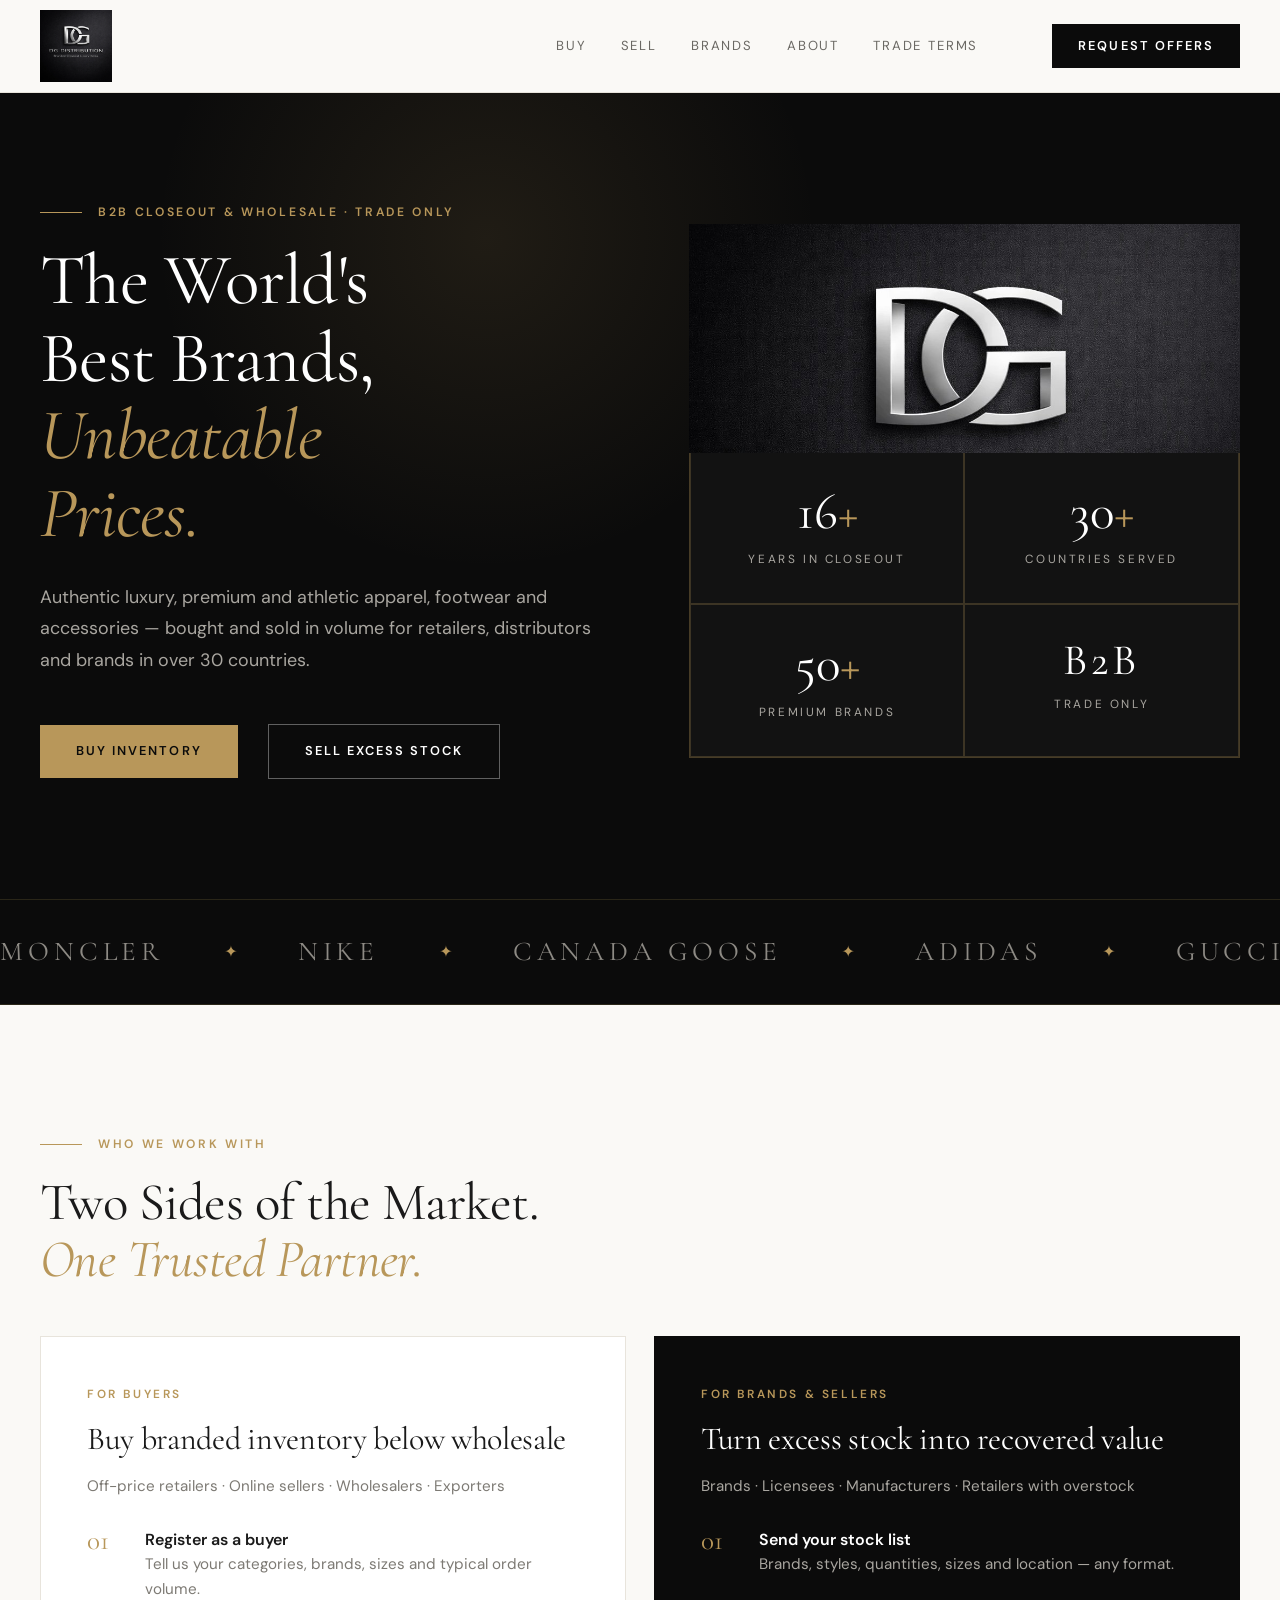
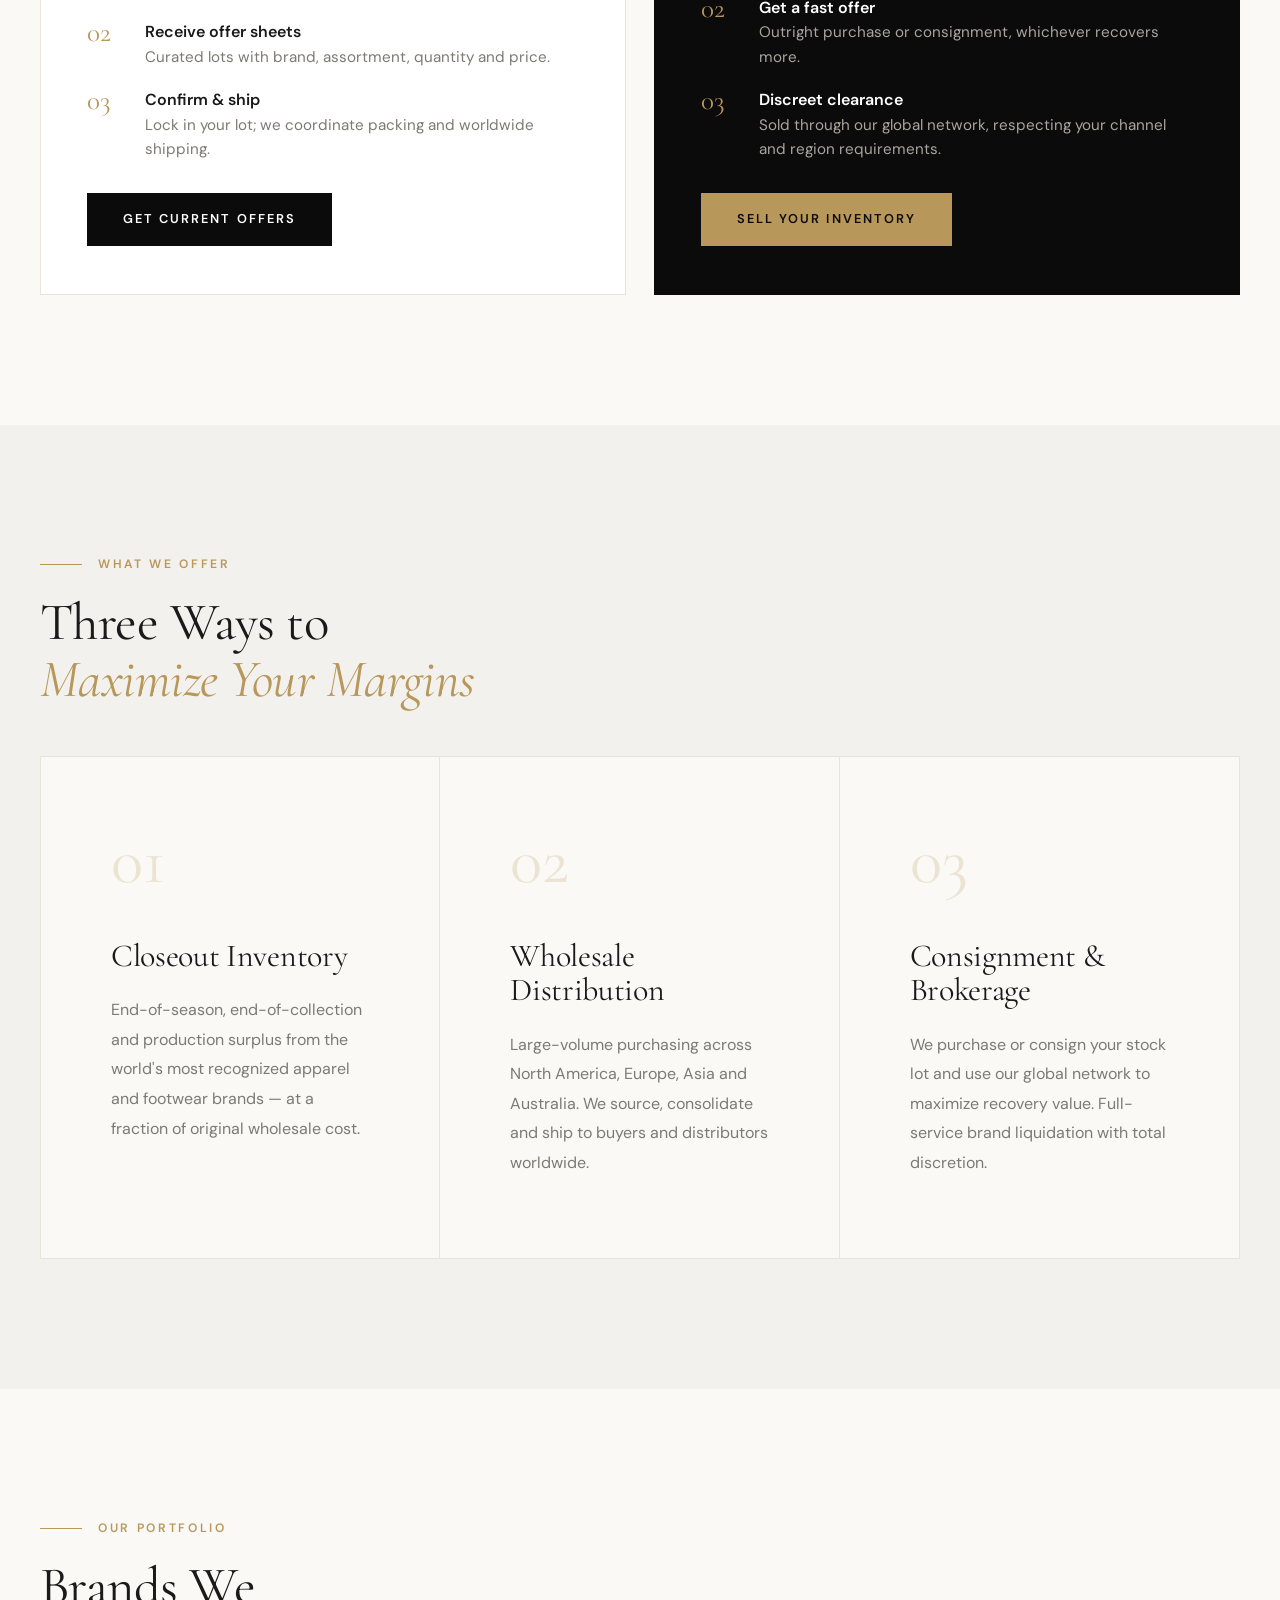
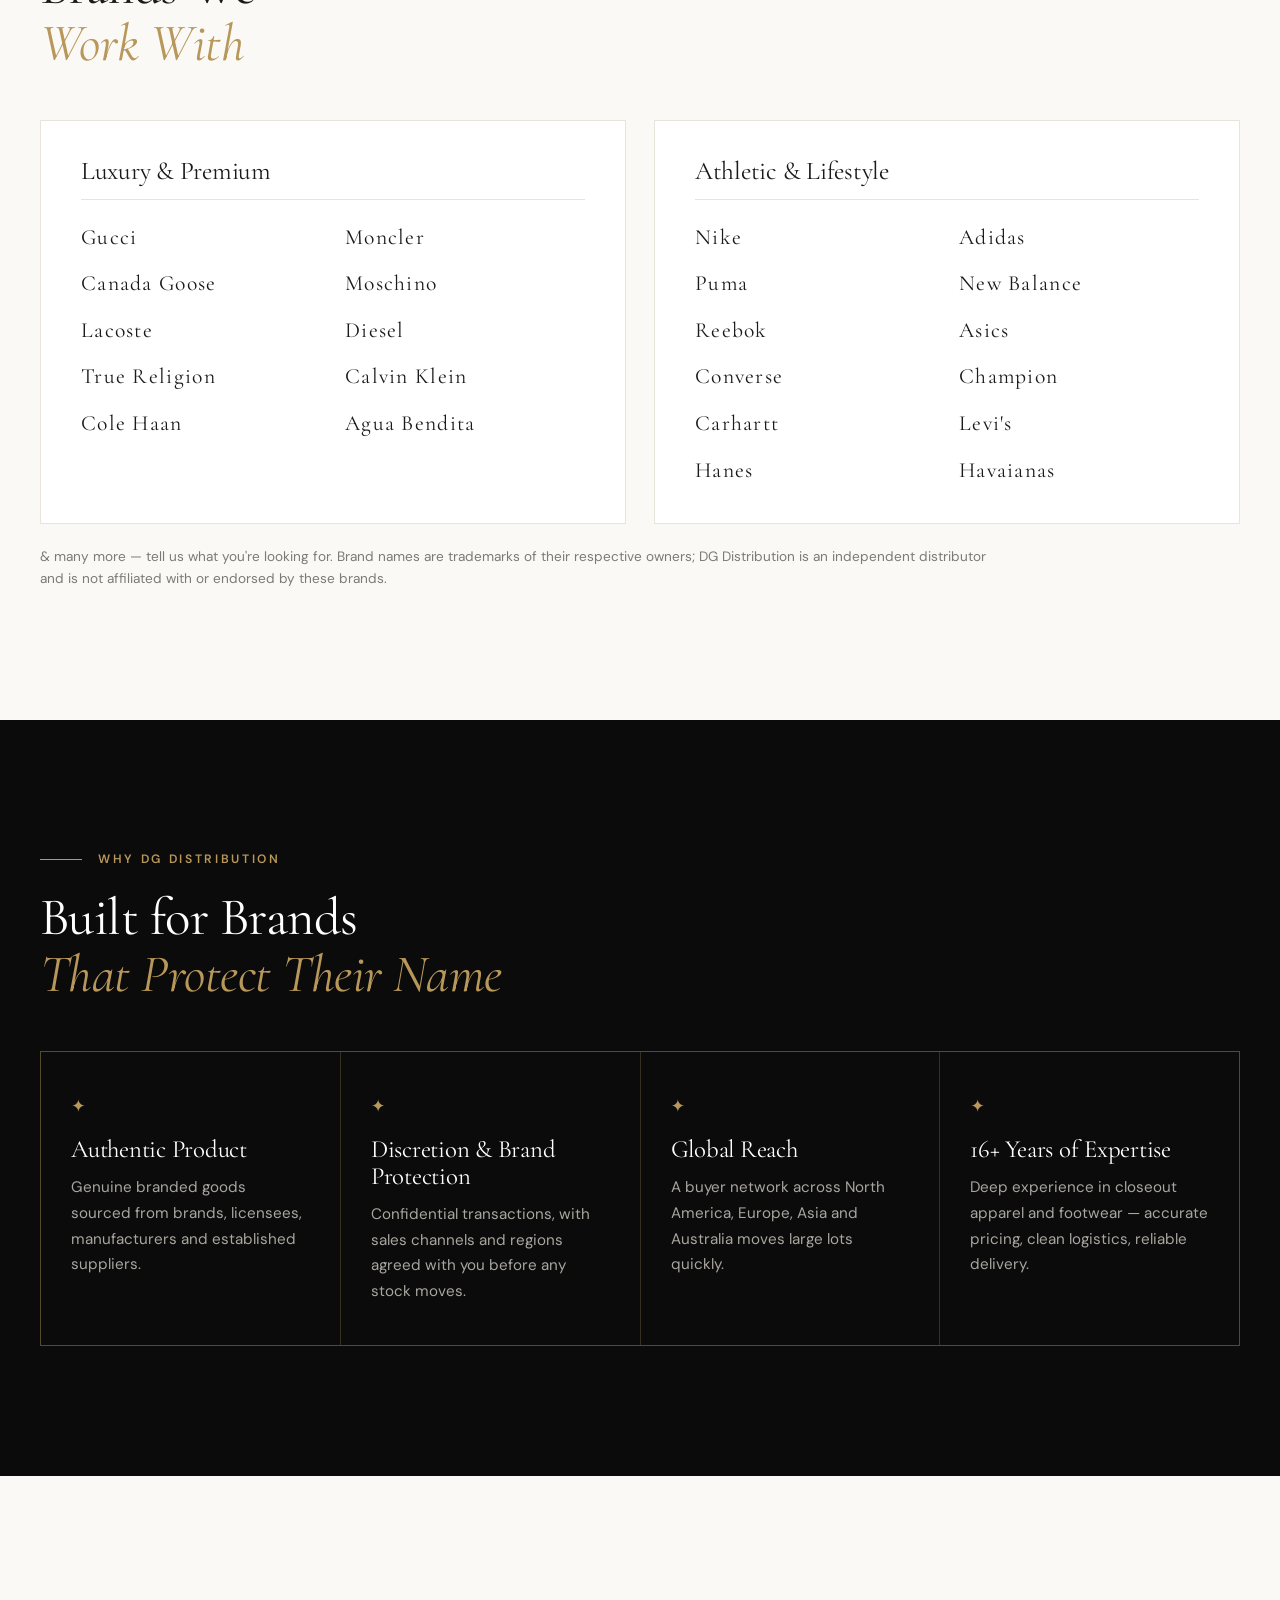
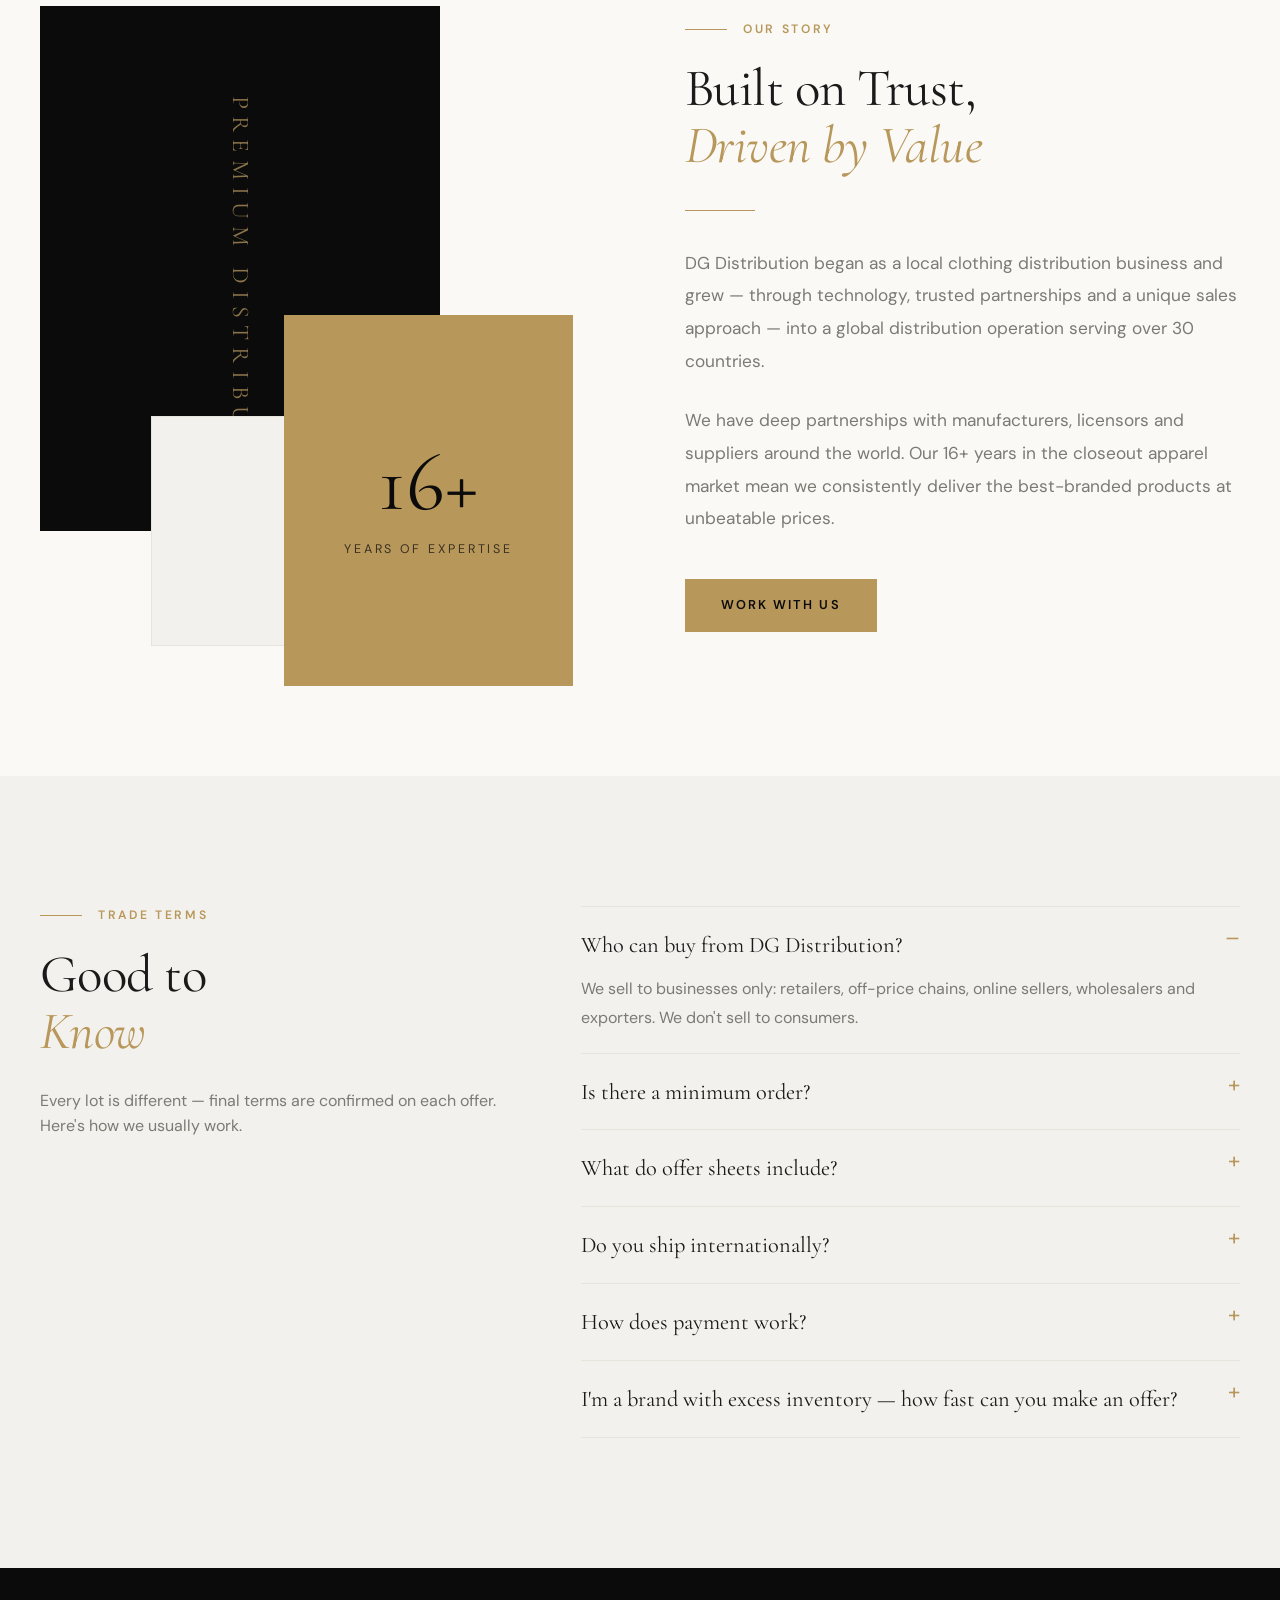
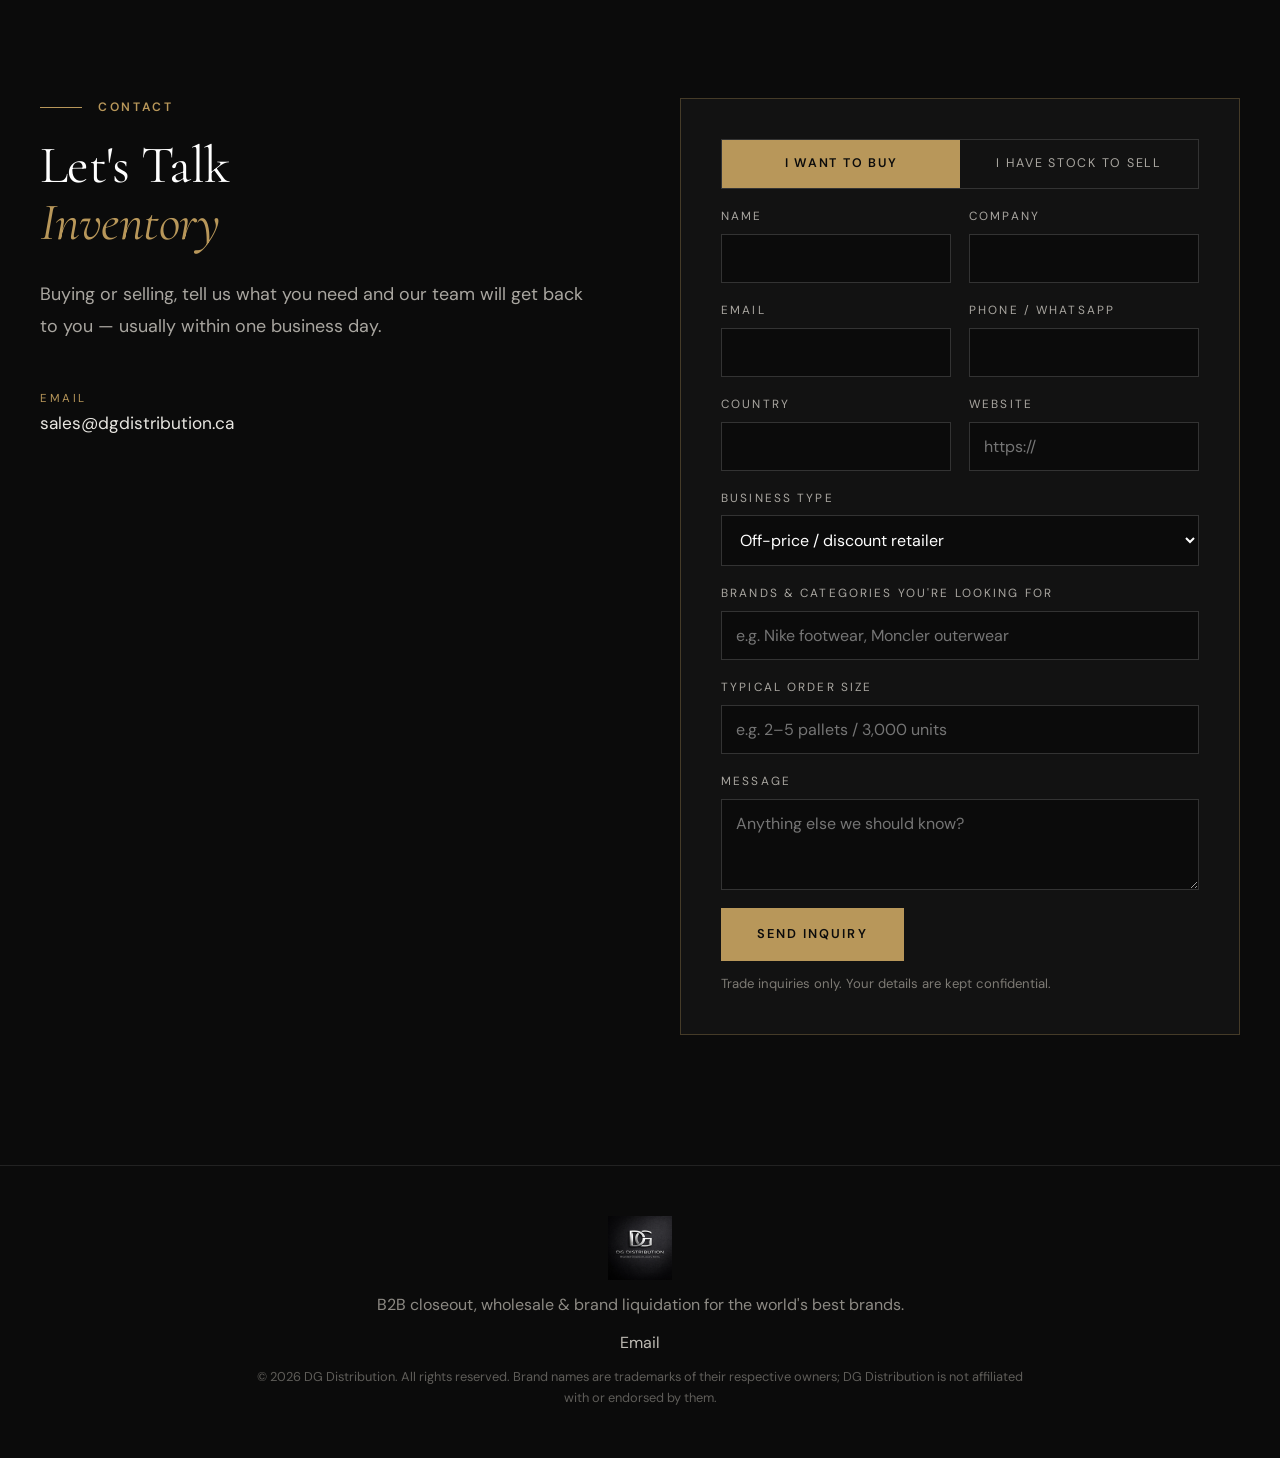
==== commit 1fe3ad2b: "Use the original DG Distribution logo Header/footer logo, a complete DG mark in the hero (no more cr" ====
--- a/preview/index.html
+++ b/preview/index.html
@@ -8,9 +8,10 @@
   <meta name="robots" content="noindex">
   <meta property="og:title" content="DG Distribution — The World's Best Brands, Unbeatable Prices.">
   <meta property="og:description" content="B2B closeout, wholesale distribution and brand liquidation for luxury and athletic brands.">
-  <meta property="og:image" content="../img/dg-emblem.jpg">
+  <meta property="og:image" content="https://dgdistribution.ca/img/logo-full.jpg">
   <meta name="theme-color" content="#0b0b0b">
-  <link rel="icon" type="image/png" href="../img/logo.png">
+  <link rel="icon" type="image/png" href="../img/icon.png">
+  <link rel="apple-touch-icon" href="../img/icon.png">
   <link rel="preconnect" href="https://fonts.googleapis.com">
   <link rel="preconnect" href="https://fonts.gstatic.com" crossorigin>
   <link rel="stylesheet" href="https://fonts.googleapis.com/css2?family=Cormorant+Garamond:ital,wght@0,400;0,500;0,600;1,400;1,500&family=DM+Sans:wght@400;500;600&display=swap">
@@ -49,7 +50,7 @@
           </div>
         </div>
         <div class="hero-art">
-          <div class="emblem"><img src="../img/dg-emblem.jpg" alt="DG Distribution emblem" width="775" height="359"></div>
+          <div class="emblem"><img src="../img/dg-emblem.jpg" alt="DG Distribution" width="1024" height="425"></div>
           <dl class="stats">
             <div><dt>16<span>+</span></dt><dd>Years in Closeout</dd></div>
             <div><dt>30<span>+</span></dt><dd>Countries Served</dd></div>
--- a/preview/styles.css
+++ b/preview/styles.css
@@ -56,8 +56,9 @@
 .lead { font-size: 1.12rem; color: #a9a6a0; max-width: 34em; margin: 0 0 48px; line-height: 1.75; }
 .hero-cta { display: flex; align-items: center; gap: 30px; flex-wrap: wrap; }
 .hero-art { position: relative; }
-.emblem { background: #1b1b1b; aspect-ratio: 775 / 359; overflow: hidden; }
-.emblem img { width: 100%; height: 100%; object-fit: cover; object-position: top; }
+.emblem { background: #1b1b1b; aspect-ratio: 1024 / 425; overflow: hidden; }
+.emblem { position: relative; background: #121212; }
+.emblem img { width: 100%; height: 100%; object-fit: cover; }
 .stats { display: grid; grid-template-columns: 1fr 1fr; margin: -2px 0 0; border: 1px solid rgba(184, 151, 90, .35); }
 .stats div { padding: 34px 16px; text-align: center; border: 1px solid rgba(184, 151, 90, .25); background: #121212; }
 .stats dt { font-family: var(--serif); font-size: clamp(2.4rem, 4vw, 3.4rem); line-height: 1; }
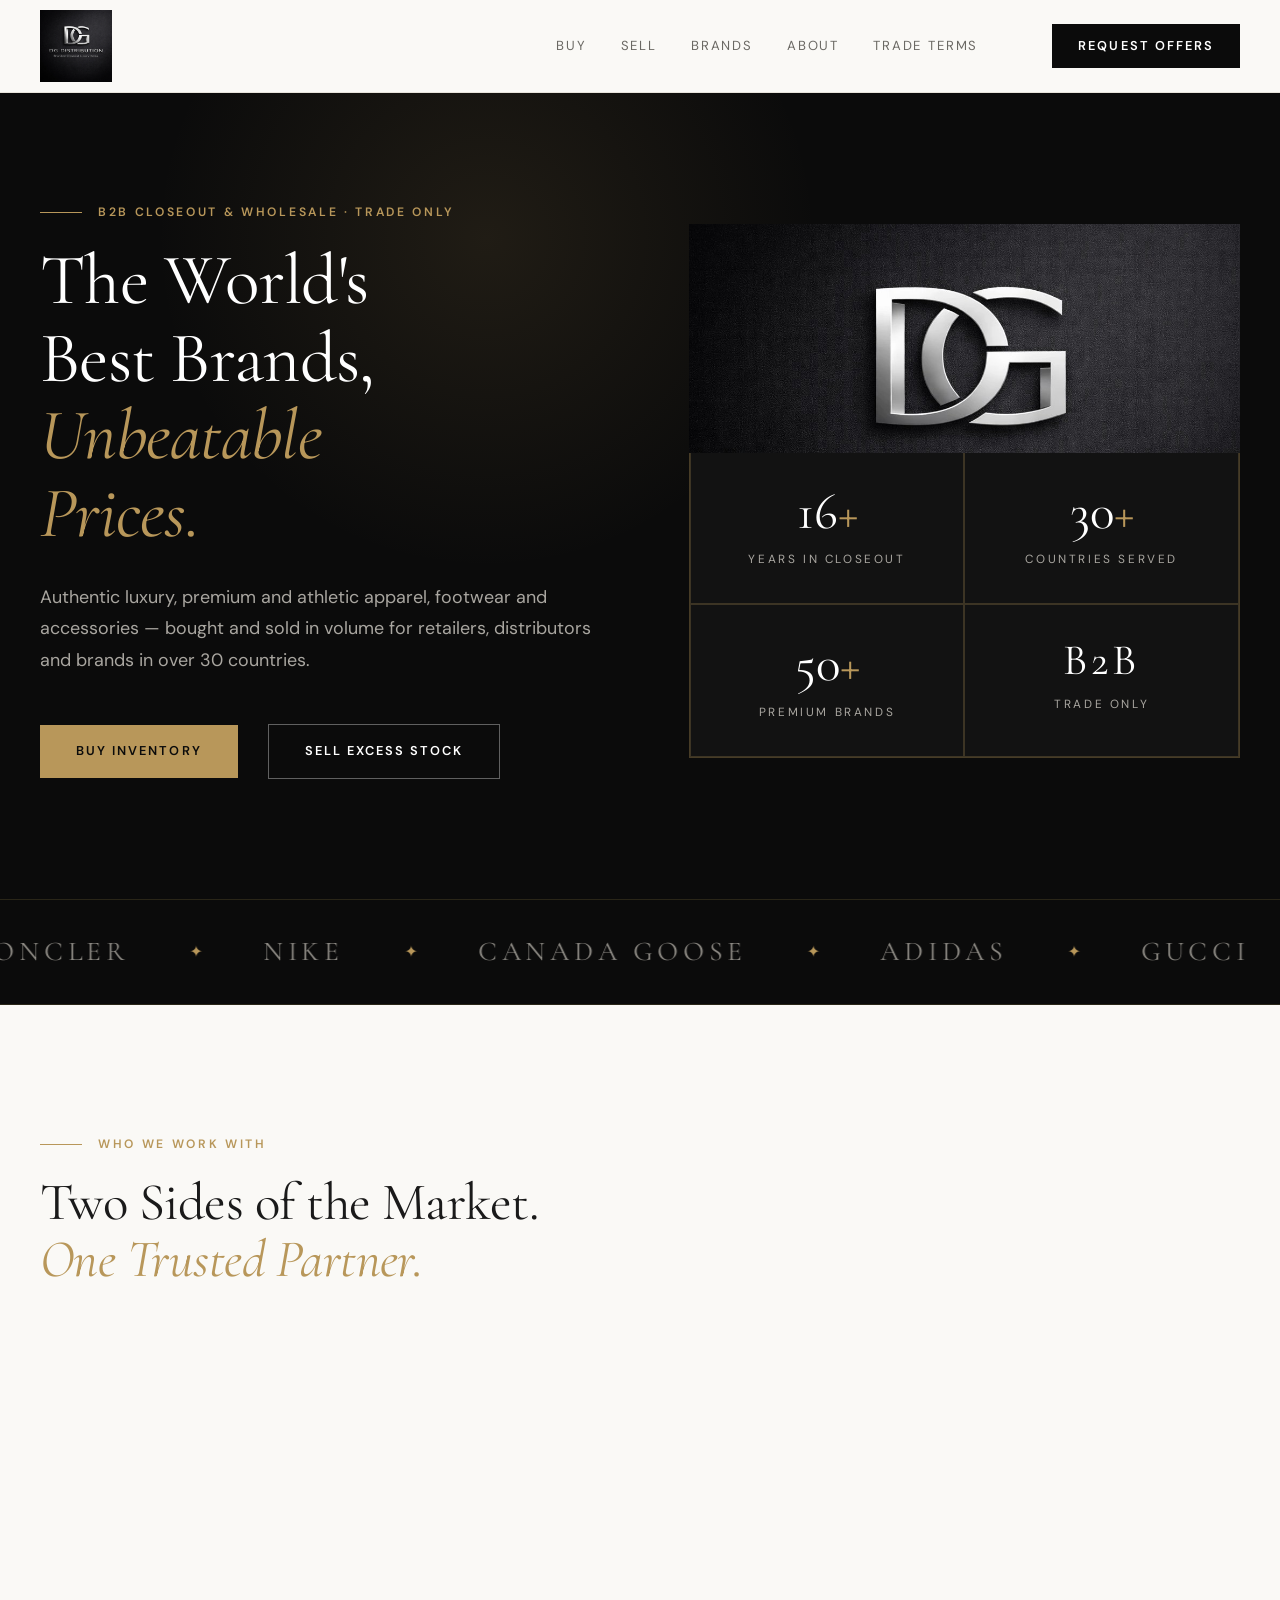
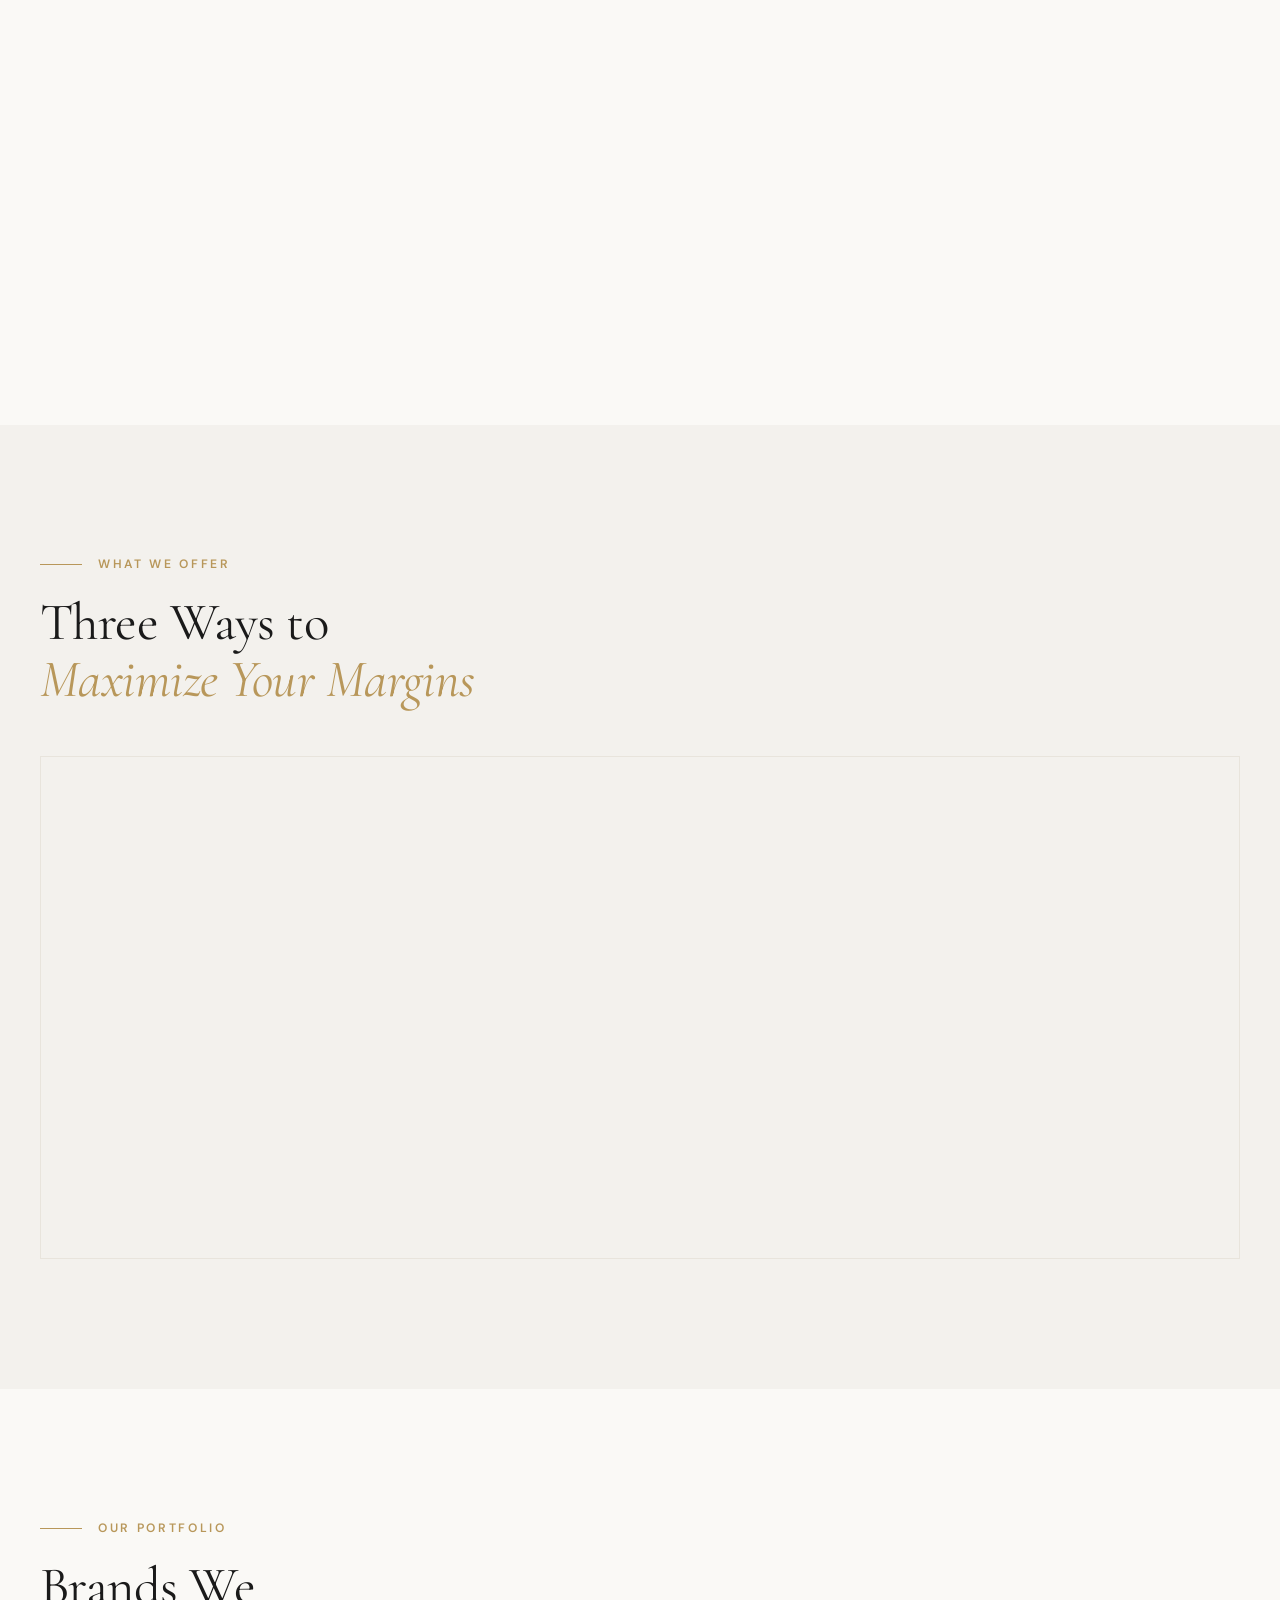
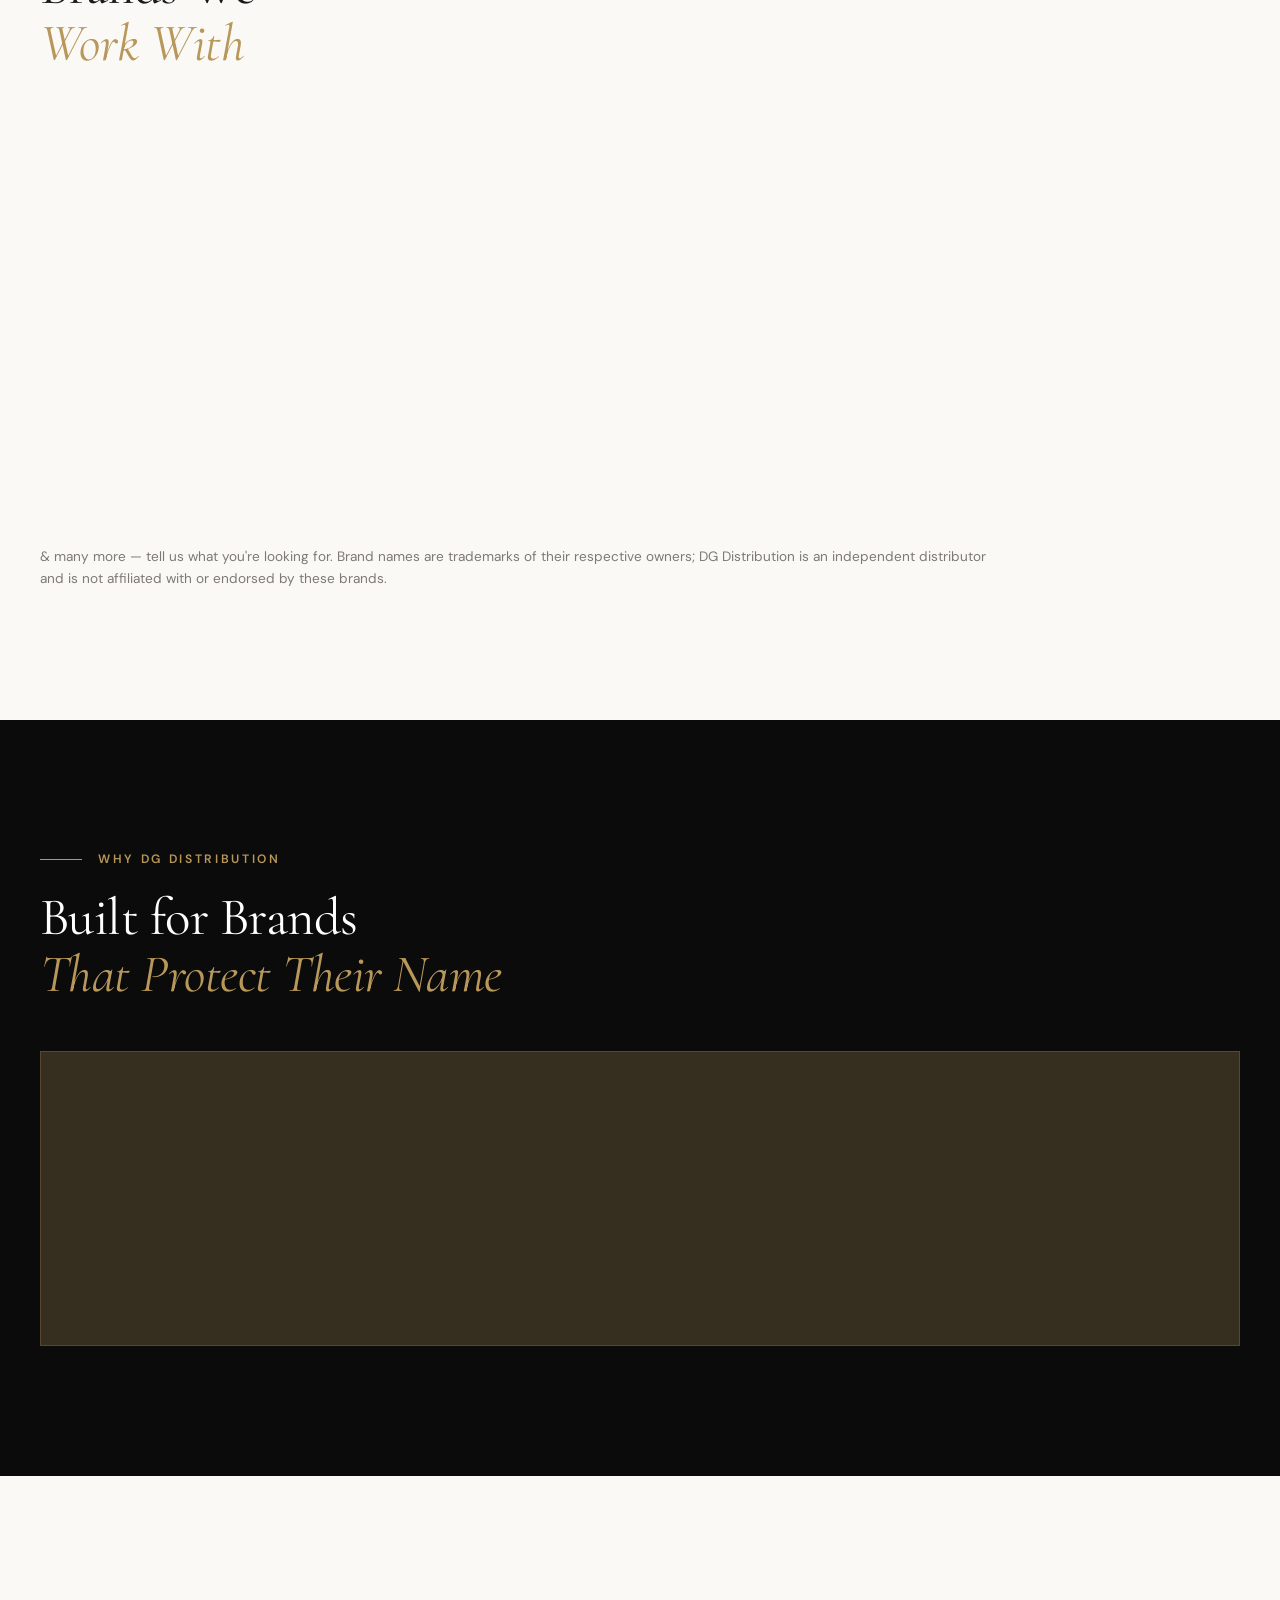
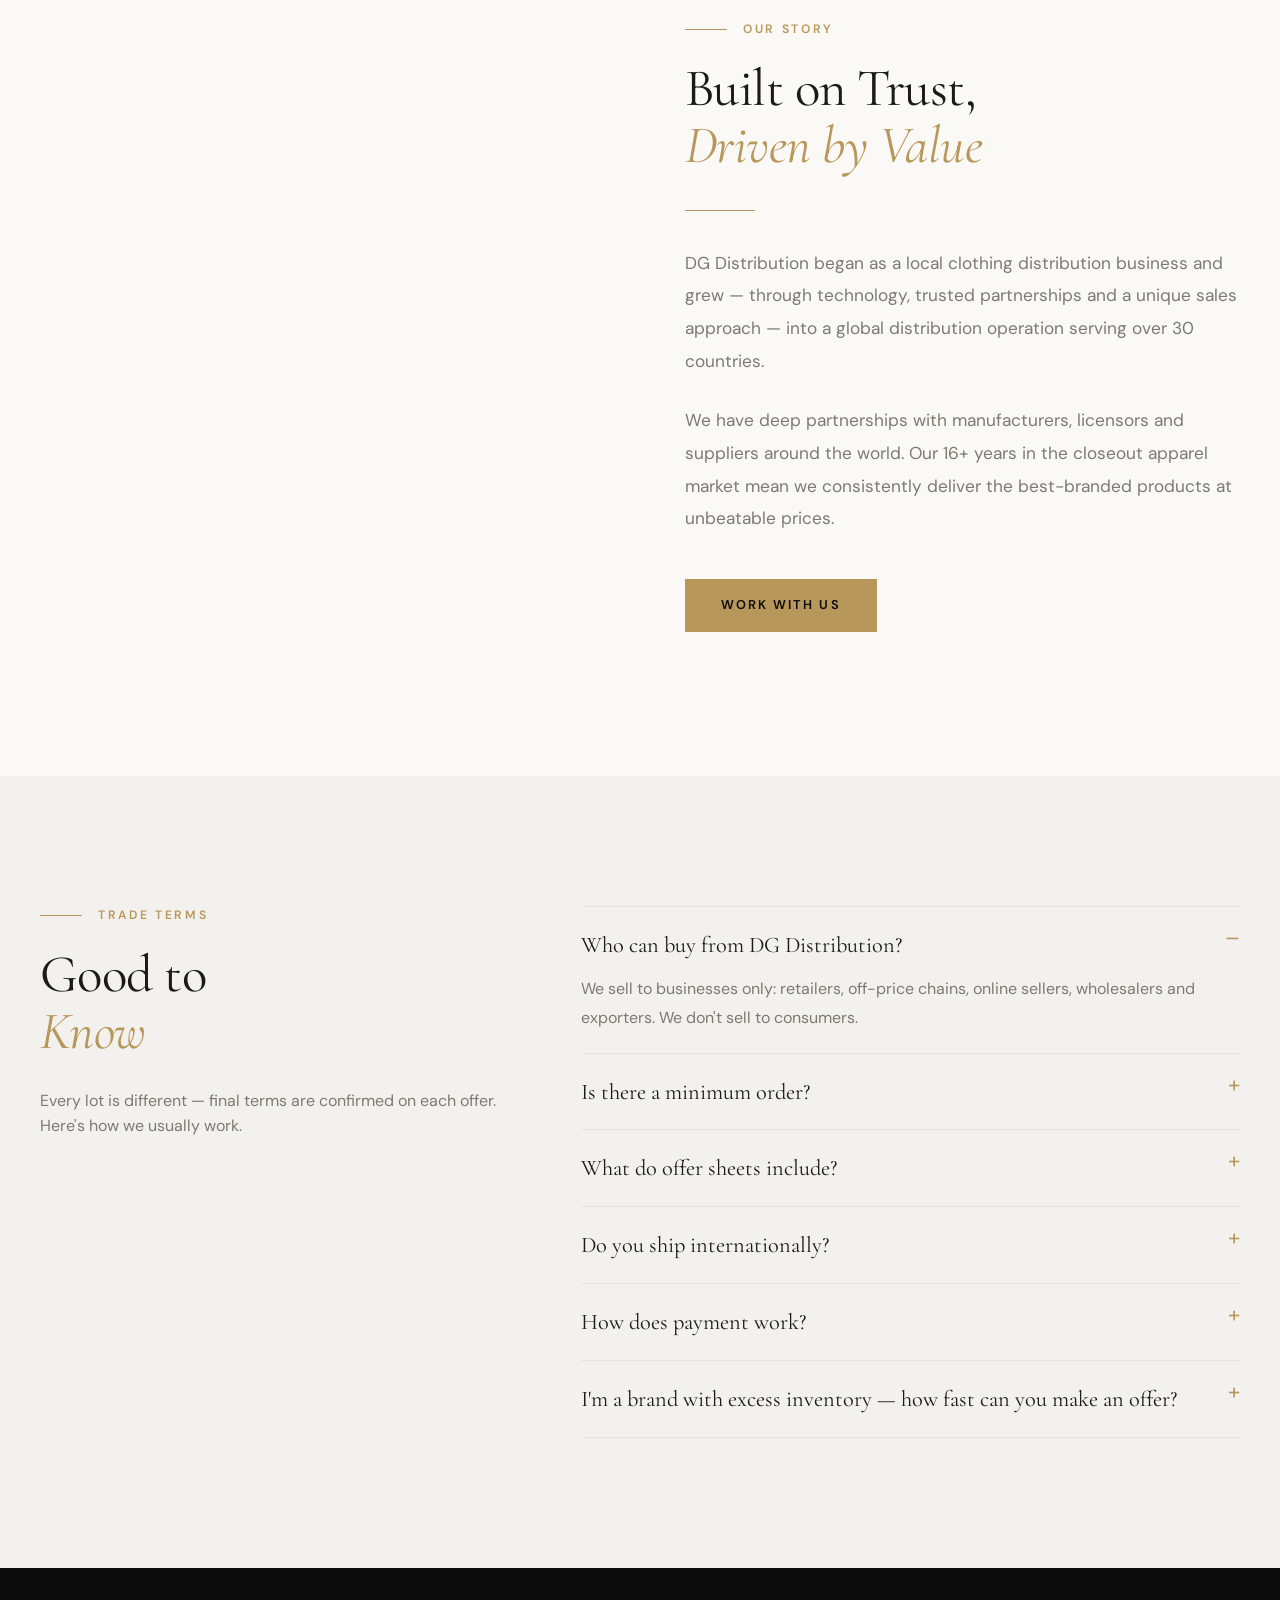
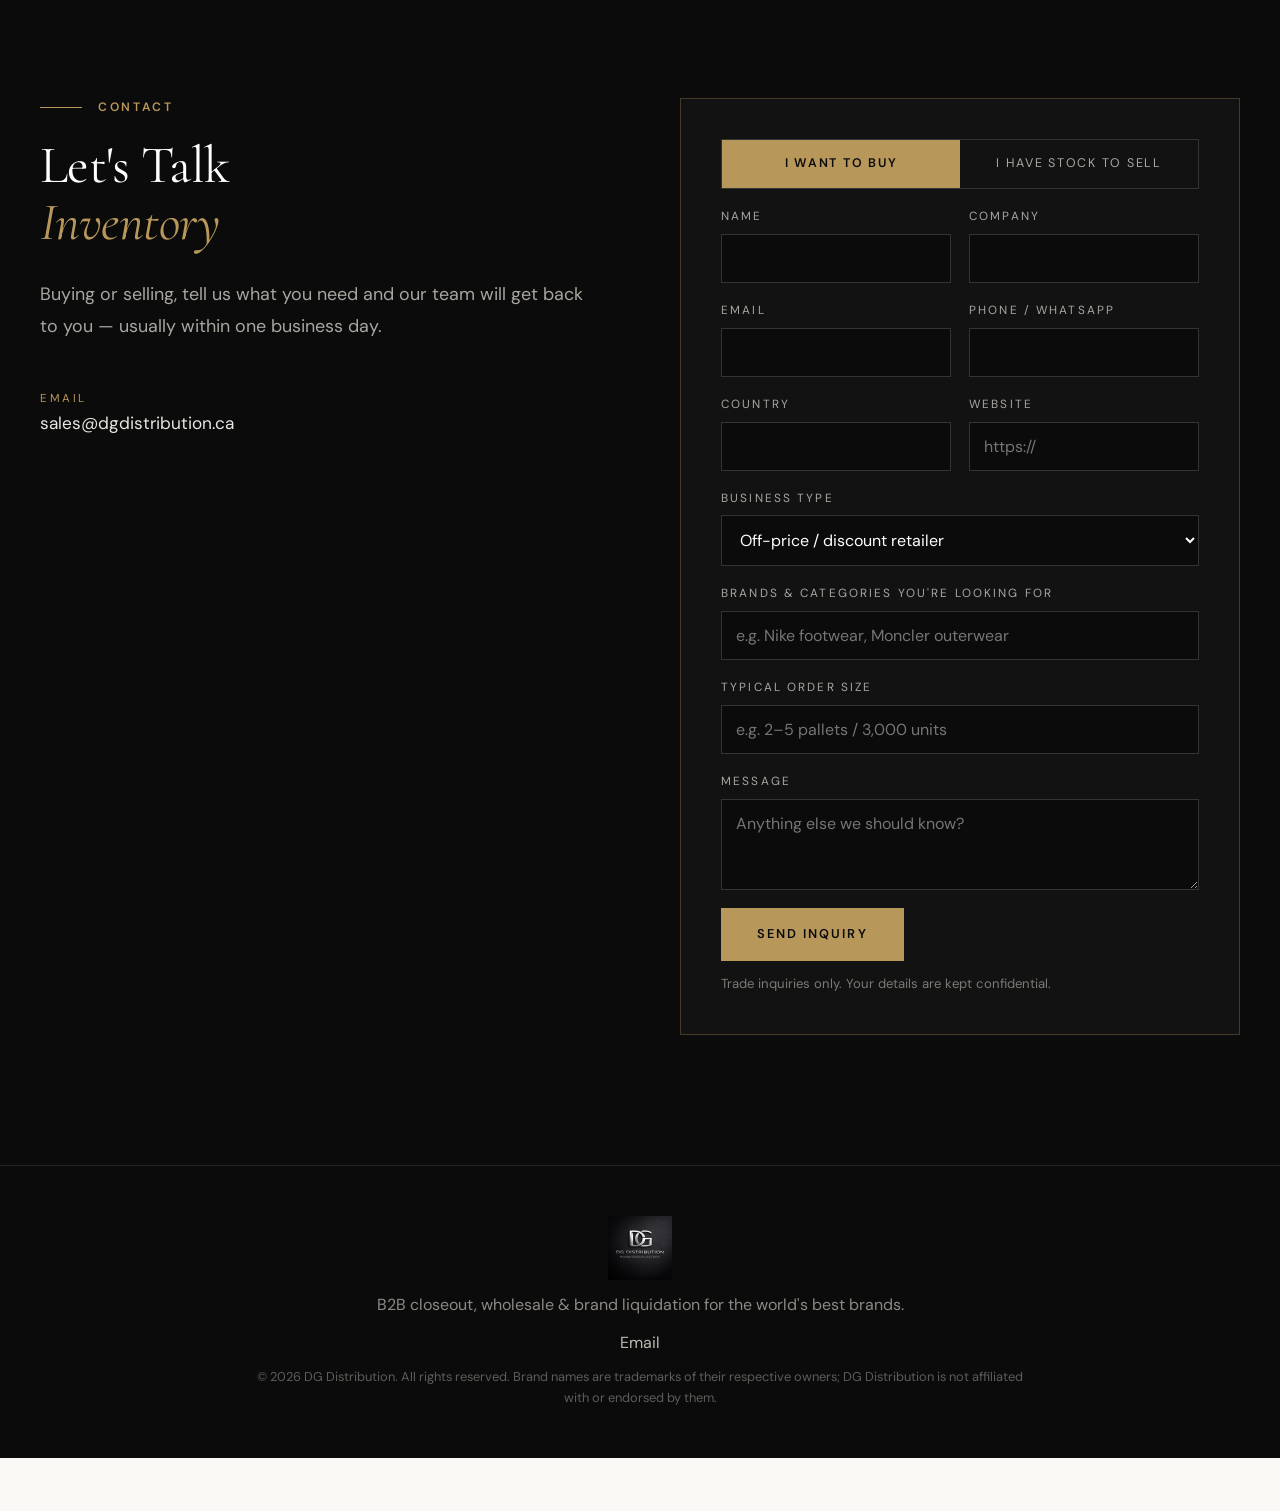
==== commit 64ceb0af: "Go live: B2B redesign is now the homepage The /preview/ address now redirects to the homepage.  Co-A" ====
--- a/preview/index.html
+++ b/preview/index.html
@@ -1,300 +1 @@
-<!doctype html>
-<html lang="en">
-<head>
-  <meta charset="utf-8">
-  <meta name="viewport" content="width=device-width, initial-scale=1, viewport-fit=cover">
-  <title>DG Distribution | B2B Closeout &amp; Wholesale for Luxury and Athletic Brands</title>
-  <meta name="description" content="DG Distribution buys and sells authentic branded closeout and wholesale inventory — luxury, premium and athletic apparel, footwear and accessories. Trade only. 16+ years, 30+ countries.">
-  <meta name="robots" content="noindex">
-  <meta property="og:title" content="DG Distribution — The World's Best Brands, Unbeatable Prices.">
-  <meta property="og:description" content="B2B closeout, wholesale distribution and brand liquidation for luxury and athletic brands.">
-  <meta property="og:image" content="https://dgdistribution.ca/img/logo-full.jpg">
-  <meta name="theme-color" content="#0b0b0b">
-  <link rel="icon" type="image/png" href="../img/icon.png">
-  <link rel="apple-touch-icon" href="../img/icon.png">
-  <link rel="preconnect" href="https://fonts.googleapis.com">
-  <link rel="preconnect" href="https://fonts.gstatic.com" crossorigin>
-  <link rel="stylesheet" href="https://fonts.googleapis.com/css2?family=Cormorant+Garamond:ital,wght@0,400;0,500;0,600;1,400;1,500&family=DM+Sans:wght@400;500;600&display=swap">
-  <link rel="stylesheet" href="styles.css">
-  <script src="script.js" defer></script>
-</head>
-<body>
-  <a class="skip" href="#main">Skip to content</a>
-
-  <header class="header" id="top">
-    <div class="wrap header-in">
-      <a class="logo" href="#top" aria-label="DG Distribution — home"><img src="../img/logo.png" alt="DG Distribution" width="92" height="92"></a>
-      <button class="menu-btn" type="button" aria-expanded="false" aria-controls="nav" aria-label="Open menu"><span></span><span></span><span></span></button>
-      <nav class="nav" id="nav" aria-label="Main">
-        <a href="#buyers">Buy</a>
-        <a href="#sellers">Sell</a>
-        <a href="#brands">Brands</a>
-        <a href="#about">About</a>
-        <a href="#terms">Trade Terms</a>
-        <a class="btn btn-dark nav-cta" href="#contact" data-role="buyer">Request Offers</a>
-      </nav>
-    </div>
-  </header>
-
-  <main id="main">
-    <!-- Hero -->
-    <section class="hero">
-      <div class="wrap hero-in">
-        <div class="hero-copy">
-          <p class="eyebrow">B2B Closeout &amp; Wholesale · Trade Only</p>
-          <h1>The World's Best Brands, <em>Unbeatable Prices.</em></h1>
-          <p class="lead">Authentic luxury, premium and athletic apparel, footwear and accessories — bought and sold in volume for retailers, distributors and brands in over 30 countries.</p>
-          <div class="hero-cta">
-            <a class="btn btn-gold" href="#contact" data-role="buyer">Buy Inventory</a>
-            <a class="btn btn-ghost" href="#contact" data-role="seller">Sell Excess Stock</a>
-          </div>
-        </div>
-        <div class="hero-art">
-          <div class="emblem"><img src="../img/dg-emblem.jpg" alt="DG Distribution" width="1024" height="425"></div>
-          <dl class="stats">
-            <div><dt>16<span>+</span></dt><dd>Years in Closeout</dd></div>
-            <div><dt>30<span>+</span></dt><dd>Countries Served</dd></div>
-            <div><dt>50<span>+</span></dt><dd>Premium Brands</dd></div>
-            <div><dt class="dt-text">B2B</dt><dd>Trade Only</dd></div>
-          </dl>
-        </div>
-      </div>
-    </section>
-
-    <!-- Brand ticker -->
-    <div class="ticker" aria-hidden="true">
-      <div class="ticker-track">
-        <span>Moncler</span><i>✦</i><span>Nike</span><i>✦</i><span>Canada Goose</span><i>✦</i><span>Adidas</span><i>✦</i><span>Gucci</span><i>✦</i><span>New Balance</span><i>✦</i><span>Lacoste</span><i>✦</i><span>Puma</span><i>✦</i><span>Calvin Klein</span><i>✦</i><span>Asics</span><i>✦</i>
-        <span>Moncler</span><i>✦</i><span>Nike</span><i>✦</i><span>Canada Goose</span><i>✦</i><span>Adidas</span><i>✦</i><span>Gucci</span><i>✦</i><span>New Balance</span><i>✦</i><span>Lacoste</span><i>✦</i><span>Puma</span><i>✦</i><span>Calvin Klein</span><i>✦</i><span>Asics</span><i>✦</i>
-      </div>
-    </div>
-
-    <!-- Two audiences -->
-    <section class="section" id="who">
-      <div class="wrap">
-        <p class="eyebrow">Who We Work With</p>
-        <h2>Two Sides of the Market. <em>One Trusted Partner.</em></h2>
-        <div class="paths">
-          <article class="path reveal" id="buyers">
-            <p class="path-tag">For Buyers</p>
-            <h3>Buy branded inventory below wholesale</h3>
-            <p class="path-who">Off-price retailers · Online sellers · Wholesalers · Exporters</p>
-            <ol class="steps">
-              <li><strong>Register as a buyer</strong><span>Tell us your categories, brands, sizes and typical order volume.</span></li>
-              <li><strong>Receive offer sheets</strong><span>Curated lots with brand, assortment, quantity and price.</span></li>
-              <li><strong>Confirm &amp; ship</strong><span>Lock in your lot; we coordinate packing and worldwide shipping.</span></li>
-            </ol>
-            <a class="btn btn-dark" href="#contact" data-role="buyer">Get Current Offers</a>
-          </article>
-          <article class="path path-dark reveal" id="sellers">
-            <p class="path-tag">For Brands &amp; Sellers</p>
-            <h3>Turn excess stock into recovered value</h3>
-            <p class="path-who">Brands · Licensees · Manufacturers · Retailers with overstock</p>
-            <ol class="steps">
-              <li><strong>Send your stock list</strong><span>Brands, styles, quantities, sizes and location — any format.</span></li>
-              <li><strong>Get a fast offer</strong><span>Outright purchase or consignment, whichever recovers more.</span></li>
-              <li><strong>Discreet clearance</strong><span>Sold through our global network, respecting your channel and region requirements.</span></li>
-            </ol>
-            <a class="btn btn-gold" href="#contact" data-role="seller">Sell Your Inventory</a>
-          </article>
-        </div>
-      </div>
-    </section>
-
-    <!-- Services -->
-    <section class="section section-alt" id="services">
-      <div class="wrap">
-        <p class="eyebrow">What We Offer</p>
-        <h2>Three Ways to <em>Maximize Your Margins</em></h2>
-        <div class="services">
-          <article class="service reveal">
-            <span class="num">01</span>
-            <h3>Closeout Inventory</h3>
-            <p>End-of-season, end-of-collection and production surplus from the world's most recognized apparel and footwear brands — at a fraction of original wholesale cost.</p>
-          </article>
-          <article class="service reveal">
-            <span class="num">02</span>
-            <h3>Wholesale Distribution</h3>
-            <p>Large-volume purchasing across North America, Europe, Asia and Australia. We source, consolidate and ship to buyers and distributors worldwide.</p>
-          </article>
-          <article class="service reveal">
-            <span class="num">03</span>
-            <h3>Consignment &amp; Brokerage</h3>
-            <p>We purchase or consign your stock lot and use our global network to maximize recovery value. Full-service brand liquidation with total discretion.</p>
-          </article>
-        </div>
-      </div>
-    </section>
-
-    <!-- Brands -->
-    <section class="section" id="brands">
-      <div class="wrap">
-        <p class="eyebrow">Our Portfolio</p>
-        <h2>Brands We <em>Work With</em></h2>
-        <div class="brand-groups">
-          <div class="brand-group reveal">
-            <h3>Luxury &amp; Premium</h3>
-            <ul>
-              <li>Gucci</li><li>Moncler</li><li>Canada Goose</li><li>Moschino</li><li>Lacoste</li><li>Diesel</li><li>True Religion</li><li>Calvin Klein</li><li>Cole Haan</li><li>Agua Bendita</li>
-            </ul>
-          </div>
-          <div class="brand-group reveal">
-            <h3>Athletic &amp; Lifestyle</h3>
-            <ul>
-              <li>Nike</li><li>Adidas</li><li>Puma</li><li>New Balance</li><li>Reebok</li><li>Asics</li><li>Converse</li><li>Champion</li><li>Carhartt</li><li>Levi's</li><li>Hanes</li><li>Havaianas</li>
-            </ul>
-          </div>
-        </div>
-        <p class="brand-note">&amp; many more — tell us what you're looking for. Brand names are trademarks of their respective owners; DG Distribution is an independent distributor and is not affiliated with or endorsed by these brands.</p>
-      </div>
-    </section>
-
-    <!-- Why DG -->
-    <section class="section section-dark" id="why">
-      <div class="wrap">
-        <p class="eyebrow">Why DG Distribution</p>
-        <h2>Built for Brands <em>That Protect Their Name</em></h2>
-        <div class="why">
-          <div class="why-item reveal">
-            <span class="why-icon" aria-hidden="true">✦</span>
-            <h3>Authentic Product</h3>
-            <p>Genuine branded goods sourced from brands, licensees, manufacturers and established suppliers.</p>
-          </div>
-          <div class="why-item reveal">
-            <span class="why-icon" aria-hidden="true">✦</span>
-            <h3>Discretion &amp; Brand Protection</h3>
-            <p>Confidential transactions, with sales channels and regions agreed with you before any stock moves.</p>
-          </div>
-          <div class="why-item reveal">
-            <span class="why-icon" aria-hidden="true">✦</span>
-            <h3>Global Reach</h3>
-            <p>A buyer network across North America, Europe, Asia and Australia moves large lots quickly.</p>
-          </div>
-          <div class="why-item reveal">
-            <span class="why-icon" aria-hidden="true">✦</span>
-            <h3>16+ Years of Expertise</h3>
-            <p>Deep experience in closeout apparel and footwear — accurate pricing, clean logistics, reliable delivery.</p>
-          </div>
-        </div>
-      </div>
-    </section>
-
-    <!-- About -->
-    <section class="section" id="about">
-      <div class="wrap about">
-        <div class="about-art reveal" aria-hidden="true">
-          <div class="art-black"><span>Premium Distribution</span></div>
-          <div class="art-light"></div>
-          <div class="art-gold"><strong>16+</strong><span>Years of Expertise</span></div>
-        </div>
-        <div class="about-copy">
-          <p class="eyebrow">Our Story</p>
-          <h2>Built on Trust, <em>Driven by Value</em></h2>
-          <hr class="rule">
-          <p>DG Distribution began as a local clothing distribution business and grew — through technology, trusted partnerships and a unique sales approach — into a global distribution operation serving over 30 countries.</p>
-          <p>We have deep partnerships with manufacturers, licensors and suppliers around the world. Our 16+ years in the closeout apparel market mean we consistently deliver the best-branded products at unbeatable prices.</p>
-          <a class="btn btn-gold" href="#contact" data-role="buyer">Work With Us</a>
-        </div>
-      </div>
-    </section>
-
-    <!-- Trade terms -->
-    <section class="section section-alt" id="terms">
-      <div class="wrap terms">
-        <div>
-          <p class="eyebrow">Trade Terms</p>
-          <h2>Good to <em>Know</em></h2>
-          <p class="terms-intro">Every lot is different — final terms are confirmed on each offer. Here's how we usually work.</p>
-        </div>
-        <div class="faq">
-          <details open>
-            <summary>Who can buy from DG Distribution?</summary>
-            <p>We sell to businesses only: retailers, off-price chains, online sellers, wholesalers and exporters. We don't sell to consumers.</p>
-          </details>
-          <details>
-            <summary>Is there a minimum order?</summary>
-            <p>Minimums depend on the lot. Most offers are sold by the case or by the pallet. Tell us your typical order size and we'll match offers to it.</p>
-          </details>
-          <details>
-            <summary>What do offer sheets include?</summary>
-            <p>Brand, product type, assortment and size breakdown, quantities, condition, location and price — with photos where available.</p>
-          </details>
-          <details>
-            <summary>Do you ship internationally?</summary>
-            <p>Yes. We ship worldwide; shipping terms (pick-up, FOB or delivered) are quoted with each lot.</p>
-          </details>
-          <details>
-            <summary>How does payment work?</summary>
-            <p>Payment is by bank wire transfer. Terms are confirmed on each order before shipping.</p>
-          </details>
-          <details>
-            <summary>I'm a brand with excess inventory — how fast can you make an offer?</summary>
-            <p>Send us your stock list and we'll come back quickly with an outright purchase or consignment proposal. All conversations are confidential.</p>
-          </details>
-        </div>
-      </div>
-    </section>
-
-    <!-- Contact -->
-    <section class="section section-dark" id="contact">
-      <div class="wrap contact">
-        <div class="contact-copy">
-          <p class="eyebrow">Contact</p>
-          <h2>Let's Talk <em>Inventory</em></h2>
-          <p class="lead">Buying or selling, tell us what you need and our team will get back to you — usually within one business day.</p>
-          <ul class="contact-list" id="contact-list"></ul>
-        </div>
-        <form class="inquiry" id="inquiry" novalidate>
-          <div class="role-switch" role="radiogroup" aria-label="I want to">
-            <label><input type="radio" name="role" value="buyer" checked><span>I want to buy</span></label>
-            <label><input type="radio" name="role" value="seller"><span>I have stock to sell</span></label>
-          </div>
-          <div class="row">
-            <label>Name<input name="name" required autocomplete="name"></label>
-            <label>Company<input name="company" required autocomplete="organization"></label>
-          </div>
-          <div class="row">
-            <label>Email<input name="email" type="email" required autocomplete="email"></label>
-            <label>Phone / WhatsApp<input name="phone" type="tel" autocomplete="tel"></label>
-          </div>
-          <div class="row">
-            <label>Country<input name="country" autocomplete="country-name"></label>
-            <label>Website<input name="website" type="url" placeholder="https://" autocomplete="url"></label>
-          </div>
-          <label data-for="buyer">Business type
-            <select name="business_type">
-              <option>Off-price / discount retailer</option>
-              <option>Online seller / marketplace</option>
-              <option>Wholesaler / distributor</option>
-              <option>Exporter</option>
-              <option>Other</option>
-            </select>
-          </label>
-          <label><span data-for="buyer">Brands &amp; categories you're looking for</span><span data-for="seller" hidden>Brands &amp; categories you have</span>
-            <input name="brands" placeholder="e.g. Nike footwear, Moncler outerwear">
-          </label>
-          <label><span data-for="buyer">Typical order size</span><span data-for="seller" hidden>Approximate quantity &amp; stock location</span>
-            <input name="volume" placeholder="e.g. 2–5 pallets / 3,000 units">
-          </label>
-          <label>Message<textarea name="message" rows="3" placeholder="Anything else we should know?"></textarea></label>
-          <input type="text" name="_honey" class="hp" tabindex="-1" autocomplete="off" aria-hidden="true">
-          <p class="form-msg" role="status" aria-live="polite" hidden></p>
-          <button class="btn btn-gold" type="submit">Send Inquiry</button>
-          <p class="fine">Trade inquiries only. Your details are kept confidential.</p>
-        </form>
-      </div>
-    </section>
-  </main>
-
-  <footer class="footer">
-    <div class="wrap footer-in">
-      <img src="../img/logo.png" alt="DG Distribution" width="64" height="64">
-      <p>B2B closeout, wholesale &amp; brand liquidation for the world's best brands.</p>
-      <p class="footer-links" id="footer-links"></p>
-      <p class="copy">© <span data-year></span> DG Distribution. All rights reserved. Brand names are trademarks of their respective owners; DG Distribution is not affiliated with or endorsed by them.</p>
-    </div>
-  </footer>
-
-  <a class="sticky-cta" href="#contact" data-role="buyer">Request Offers</a>
-</body>
-</html>
+<!doctype html><html lang="en"><head><meta charset="utf-8"><meta name="robots" content="noindex"><meta http-equiv="refresh" content="0; url=/"><link rel="canonical" href="https://dgdistribution.ca/"><title>DG Distribution</title></head><body><a href="/">DG Distribution</a></body></html>
